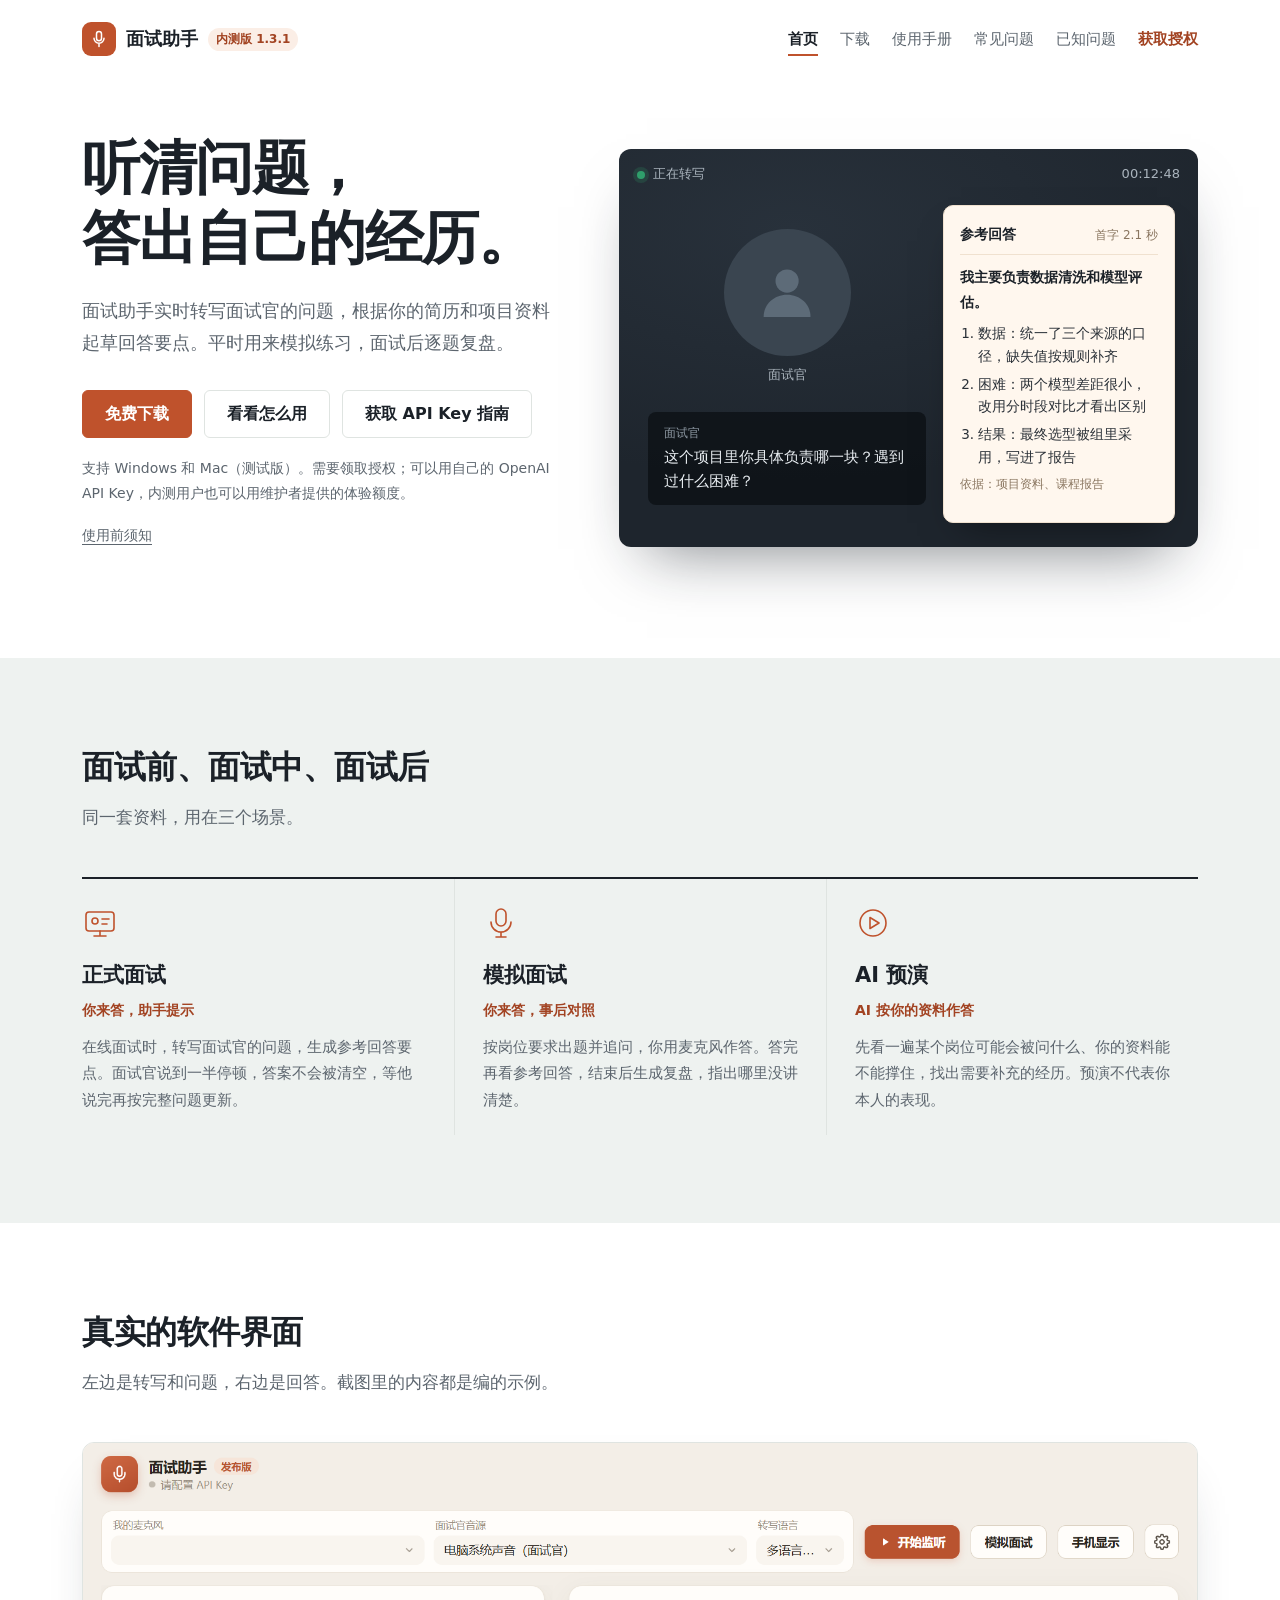
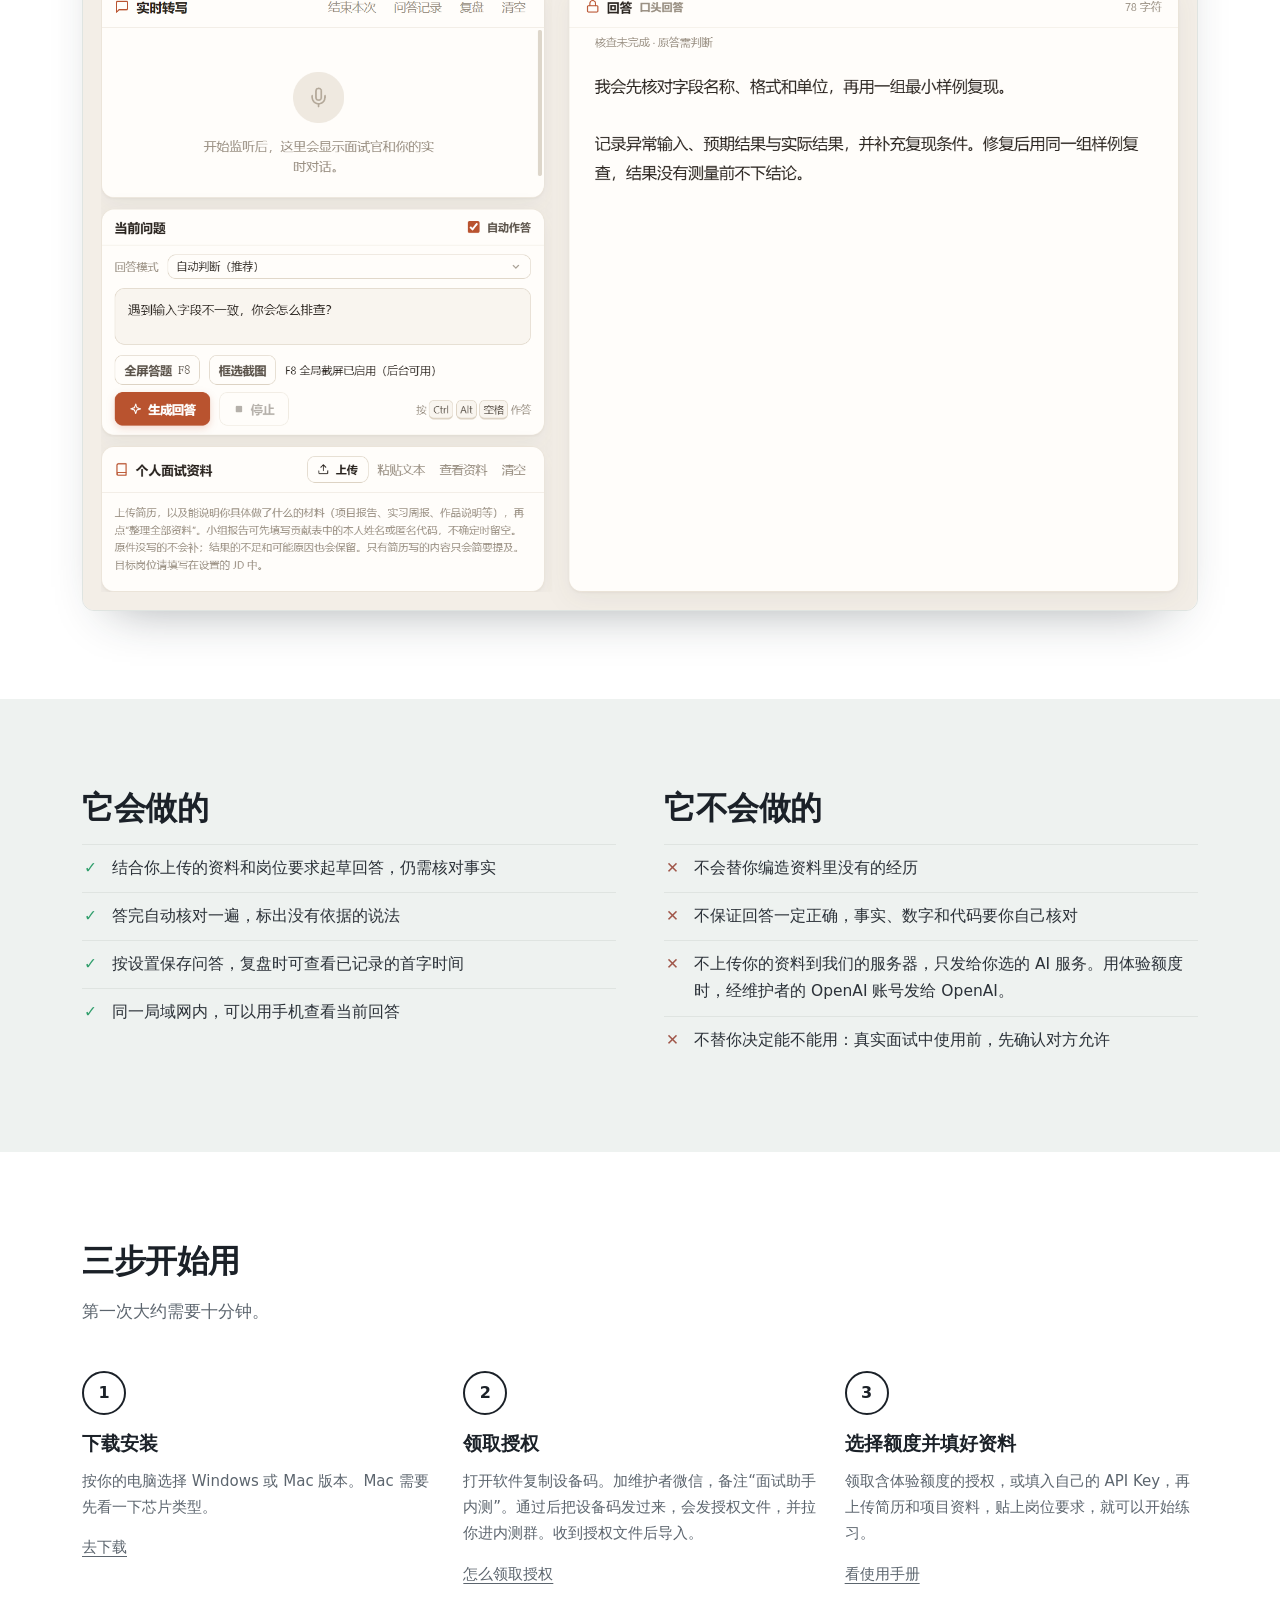
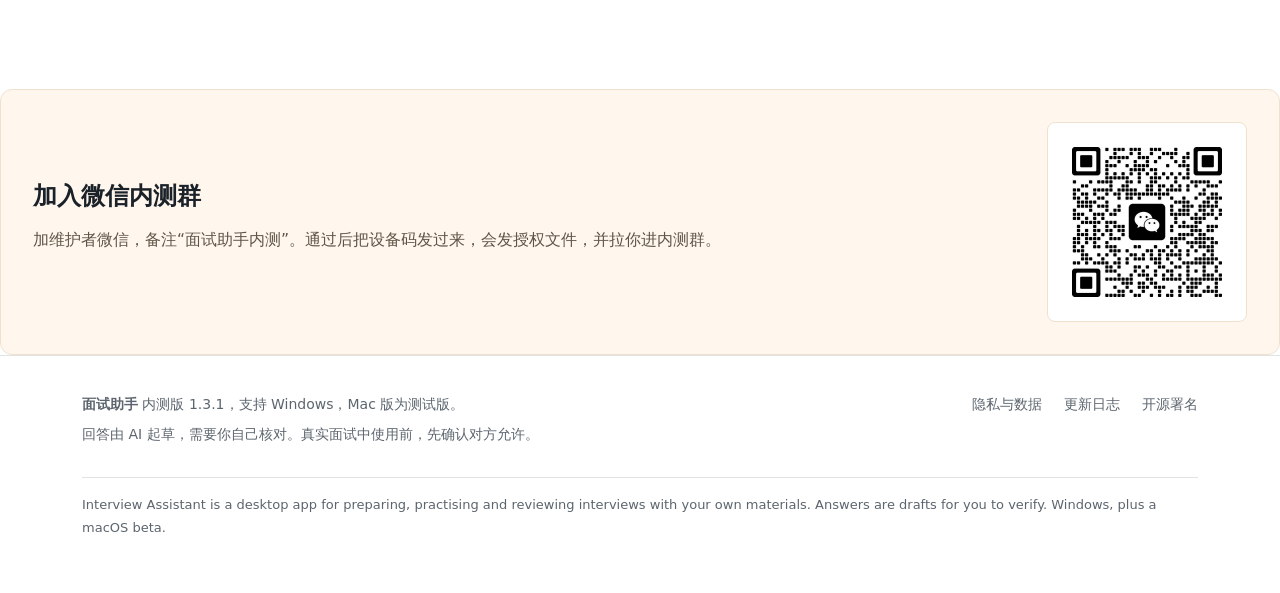
==== index.html @ 35641876 "Publish beta 1.3.1 website version and downloads Co-Authored-By: Claude <noreply@anthropic.com>" ====
<!doctype html>
<html lang="zh-CN">
  <head>
    <meta charset="utf-8" />
    <meta name="viewport" content="width=device-width, initial-scale=1" />
    <title>面试助手：用自己的资料准备、练习和复盘面试</title>
    <meta
      name="description"
      content="面试助手实时转写面试官的问题，根据你的简历和项目资料起草回答要点；支持模拟面试和复盘。Windows 与 Mac 测试版。"
    />
    <link rel="icon" href="assets/mark.svg" type="image/svg+xml" />
    <link rel="stylesheet" href="assets/site.css?v=f277f8000c8c" />
    <script>
      document.documentElement.classList.add('js');
    </script>
  </head>
  <body>
    <a class="skip" href="#content">跳到正文</a>
    <header class="site-header">
      <a class="brand" href="index.html"
        ><span class="brand-mark"
          ><svg viewBox="0 0 24 24" aria-hidden="true">
            <rect x="9" y="3" width="6" height="11" rx="3" />
            <path d="M6 11a6 6 0 0 0 12 0M12 17v4" /></svg></span
        >面试助手<span class="brand-tag">内测版 1.3.1</span></a
      >
      <nav class="site-nav" aria-label="主导航">
        <a href="index.html" aria-current="page">首页</a><a href="download.html">下载</a
        ><a href="manual.html">使用手册</a><a href="faq.html">常见问题</a
        ><a href="known-issues.html">已知问题</a><a class="nav-cta" href="license.html">获取授权</a>
      </nav>
    </header>
    <main id="content">
      <section class="hero">
        <div>
          <h1>听清问题，<br />答出自己的经历。</h1>
          <p class="hero-lede">
            面试助手实时转写面试官的问题，根据你的简历和项目资料起草回答要点。平时用来模拟练习，面试后逐题复盘。
          </p>
          <div class="btn-row">
            <a class="btn btn-primary" href="download.html">免费下载</a>
            <a class="btn" href="manual.html">看看怎么用</a
            ><a class="btn" href="api-key.html">获取 API Key 指南</a>
          </div>
          <p class="hero-note">
            支持 Windows 和 Mac（测试版）。需要领取授权；可以用自己的 OpenAI API
            Key，内测用户也可以用维护者提供的体验额度。
          </p>
          <p class="hero-note"><a href="download.html#before-use">使用前须知</a></p>
        </div>
        <div
          class="stage"
          role="img"
          aria-label="示意：视频面试中，面试官的问题被转写成字幕，右侧是根据资料起草的回答要点"
        >
          <div class="stage-bar"><span class="live">正在转写</span><span>00:12:48</span></div>
          <div class="person">
            <svg viewBox="0 0 24 24">
              <circle cx="12" cy="8" r="4.2" />
              <path d="M3.5 21c0-4.6 3.8-8 8.5-8s8.5 3.4 8.5 8z" />
            </svg>
          </div>
          <span class="person-name">面试官</span>
          <p class="subtitle">
            <small>面试官</small
            ><span class="typed" data-typed>这个项目里你具体负责哪一块？遇到过什么困难？</span>
          </p>
          <div class="answer-card" aria-hidden="true">
            <div class="answer-head"><strong>参考回答</strong><span>首字 2.1 秒</span></div>
            <p class="lead-line reveal">我主要负责数据清洗和模型评估。</p>
            <ol>
              <li class="reveal">数据：统一了三个来源的口径，缺失值按规则补齐</li>
              <li class="reveal">困难：两个模型差距很小，改用分时段对比才看出区别</li>
              <li class="reveal">结果：最终选型被组里采用，写进了报告</li>
            </ol>
            <p class="answer-foot">依据：项目资料、课程报告</p>
          </div>
        </div>
      </section>

      <section class="band band-tint">
        <div class="wrap">
          <h2 class="section-title">面试前、面试中、面试后</h2>
          <p class="section-lede">同一套资料，用在三个场景。</p>
          <div class="modes">
            <article class="mode">
              <div class="mode-icon">
                <svg viewBox="0 0 36 36" aria-hidden="true">
                  <rect x="4" y="7" width="28" height="19" rx="3" />
                  <path d="M12 31h12M18 26v5" />
                  <circle cx="13" cy="16" r="3" />
                  <path d="M20 14h7M20 19h5" />
                </svg>
              </div>
              <h3>正式面试</h3>
              <p class="who">你来答，助手提示</p>
              <p>
                在线面试时，转写面试官的问题，生成参考回答要点。面试官说到一半停顿，答案不会被清空，等他说完再按完整问题更新。
              </p>
            </article>
            <article class="mode">
              <div class="mode-icon">
                <svg viewBox="0 0 36 36" aria-hidden="true">
                  <rect x="13" y="4" width="10" height="17" rx="5" />
                  <path d="M8 17a10 10 0 0 0 20 0M18 27v5M13 32h10" />
                </svg>
              </div>
              <h3>模拟面试</h3>
              <p class="who">你来答，事后对照</p>
              <p>
                按岗位要求出题并追问，你用麦克风作答。答完再看参考回答，结束后生成复盘，指出哪里没讲清楚。
              </p>
            </article>
            <article class="mode">
              <div class="mode-icon">
                <svg viewBox="0 0 36 36" aria-hidden="true">
                  <circle cx="18" cy="18" r="13" />
                  <path d="M15 12.5l9 5.5-9 5.5z" />
                </svg>
              </div>
              <h3>AI 预演</h3>
              <p class="who">AI 按你的资料作答</p>
              <p>
                先看一遍某个岗位可能会被问什么、你的资料能不能撑住，找出需要补充的经历。预演不代表你本人的表现。
              </p>
            </article>
          </div>
        </div>
      </section>

      <section class="band">
        <div class="wrap">
          <h2 class="section-title">真实的软件界面</h2>
          <p class="section-lede">左边是转写和问题，右边是回答。截图里的内容都是编的示例。</p>
          <img
            class="shot"
            src="assets/app.png"
            width="1830"
            height="1260"
            loading="lazy"
            alt="面试助手主界面：左侧实时转写和当前问题，右侧参考回答"
          />
        </div>
      </section>

      <section class="band band-tint">
        <div class="wrap pair">
          <div>
            <h2 class="section-title">它会做的</h2>
            <ul class="checklist yes">
              <li>结合你上传的资料和岗位要求起草回答，仍需核对事实</li>
              <li>答完自动核对一遍，标出没有依据的说法</li>
              <li>按设置保存问答，复盘时可查看已记录的首字时间</li>
              <li>同一局域网内，可以用手机查看当前回答</li>
            </ul>
          </div>
          <div>
            <h2 class="section-title">它不会做的</h2>
            <ul class="checklist no">
              <li>不会替你编造资料里没有的经历</li>
              <li>不保证回答一定正确，事实、数字和代码要你自己核对</li>
              <li>
                不上传你的资料到我们的服务器，只发给你选的 AI 服务。用体验额度时，经维护者的 OpenAI
                账号发给 OpenAI。
              </li>
              <li>不替你决定能不能用：真实面试中使用前，先确认对方允许</li>
            </ul>
          </div>
        </div>
      </section>

      <section class="band">
        <div class="wrap">
          <h2 class="section-title">三步开始用</h2>
          <p class="section-lede">第一次大约需要十分钟。</p>
          <ol class="steps">
            <li>
              <h3>下载安装</h3>
              <p>按你的电脑选择 Windows 或 Mac 版本。Mac 需要先看一下芯片类型。</p>
              <p><a href="download.html">去下载</a></p>
            </li>
            <li>
              <h3>领取授权</h3>
              <p>
                打开软件复制设备码。加维护者微信，备注“面试助手内测”。通过后把设备码发过来，会发授权文件，并拉你进内测群。收到授权文件后导入。
              </p>
              <p><a href="license.html">怎么领取授权</a></p>
            </li>
            <li>
              <h3>选择额度并填好资料</h3>
              <p>
                领取含体验额度的授权，或填入自己的 API
                Key，再上传简历和项目资料，贴上岗位要求，就可以开始练习。
              </p>
              <p><a href="manual.html">看使用手册</a></p>
            </li>
          </ol>
        </div>
      </section>
      <section class="license-card" id="beta-group">
        <div>
          <h2>加入微信内测群</h2>
          <p>
            加维护者微信，备注“面试助手内测”。通过后把设备码发过来，会发授权文件，并拉你进内测群。
          </p>
        </div>
        <img
          src="assets/wechat-license-qr.png"
          width="728"
          height="728"
          alt="维护者微信二维码：添加后申请加入内测群"
        />
      </section>
    </main>
    <footer class="site-footer">
      <div class="footer-inner">
        <div>
          <p><strong>面试助手</strong> 内测版 1.3.1，支持 Windows，Mac 版为测试版。</p>
          <p>回答由 AI 起草，需要你自己核对。真实面试中使用前，先确认对方允许。</p>
        </div>
        <div class="footer-links">
          <a href="privacy.html">隐私与数据</a><a href="changelog.html">更新日志</a
          ><a href="credits.html">开源署名</a>
        </div>
        <p class="footer-en" lang="en">
          Interview Assistant is a desktop app for preparing, practising and reviewing interviews
          with your own materials. Answers are drafts for you to verify. Windows, plus a macOS beta.
        </p>
      </div>
    </footer>
    <script src="assets/site.js" defer></script>
  </body>
</html>
---- assets/site.css ----
@charset "UTF-8";
/* 面试助手网站 · 内测版 1
   白底与冷灰绿分区；深色只用于“视频面试”舞台；赭红只用于品牌标志和主按钮。 */
:root {
  color-scheme: light;
  --ink: #1b2128;
  --text: #2b3138;
  --muted: #5c656e;
  --page: #ffffff;
  --tint: #eef2f0;
  --line: #dfe4e1;
  --brand: #bf522c;
  --brand-dark: #a24322;
  --answer: #fff7ee;
  --answer-line: #f0e1cf;
  --live: #2f9e6b;
  --stage: #1e252d;
  --stage-2: #28313b;
  --radius-s: 6px;
  --radius-m: 12px;
  --font:
    'PingFang SC', 'Hiragino Sans GB', 'Microsoft YaHei', 'Noto Sans SC', 'Source Han Sans SC',
    system-ui, -apple-system, 'Segoe UI', sans-serif;
}
* {
  box-sizing: border-box;
}
html {
  scroll-behavior: smooth;
  scroll-padding-top: 24px;
  -webkit-text-size-adjust: 100%;
}
body {
  margin: 0;
  background: var(--page);
  color: var(--text);
  font: 16px/1.75 var(--font);
  font-feature-settings: 'tnum' 1;
}
img {
  max-width: 100%;
}
a {
  color: inherit;
  text-underline-offset: 4px;
  text-decoration-thickness: 1px;
}
a:hover {
  color: var(--brand);
}
:focus-visible {
  outline: 3px solid var(--brand);
  outline-offset: 3px;
  border-radius: 3px;
}
h1,
h2,
h3 {
  color: var(--ink);
  margin: 0;
  font-weight: 700;
}
p {
  margin: 0 0 14px;
}
.skip {
  position: absolute;
  left: 16px;
  top: -80px;
  background: var(--page);
  padding: 8px 16px;
  z-index: 20;
}
.skip:focus {
  top: 12px;
}

/* ---------- 页头 ---------- */
.site-header {
  max-width: 1180px;
  margin: 0 auto;
  padding: 22px 32px;
  display: flex;
  align-items: center;
  justify-content: space-between;
  gap: 24px;
}
.brand {
  display: inline-flex;
  align-items: center;
  gap: 10px;
  text-decoration: none;
  font-size: 18px;
  font-weight: 700;
  color: var(--ink);
}
.brand-mark {
  width: 34px;
  height: 34px;
  border-radius: 9px;
  background: var(--brand);
  display: grid;
  place-items: center;
}
.brand-mark svg {
  width: 20px;
  height: 20px;
  fill: none;
  stroke: #fff;
  stroke-width: 1.8;
  stroke-linecap: round;
}
.brand-tag {
  font-size: 12px;
  font-weight: 600;
  color: var(--brand-dark);
  background: #fbeee6;
  padding: 1px 8px;
  border-radius: 99px;
}
.site-nav {
  display: flex;
  flex-wrap: wrap;
  gap: 6px 22px;
  font-size: 15px;
}
.site-nav a {
  text-decoration: none;
  color: var(--muted);
  padding: 4px 0;
}
.site-nav a:hover {
  color: var(--ink);
}
.site-nav a[aria-current='page'] {
  color: var(--ink);
  font-weight: 600;
  box-shadow: inset 0 -2px 0 var(--brand);
}
.site-nav .nav-cta {
  color: var(--brand-dark);
  font-weight: 600;
}

/* ---------- 通用布局 ---------- */
.wrap {
  max-width: 1180px;
  margin: 0 auto;
  padding: 0 32px;
}
.narrow {
  max-width: 760px;
  margin: 0 auto;
  padding: 0 32px;
}
.band {
  padding: 88px 0;
}
.band-tint {
  background: var(--tint);
}
.section-title {
  font-size: 32px;
  line-height: 1.35;
  letter-spacing: -0.5px;
  margin-bottom: 14px;
}
.section-lede {
  color: var(--muted);
  font-size: 17px;
  max-width: 34em;
  margin-bottom: 44px;
}

/* ---------- 按钮 ---------- */
.btn {
  display: inline-flex;
  align-items: center;
  justify-content: center;
  gap: 8px;
  min-height: 48px;
  padding: 10px 22px;
  border-radius: var(--radius-s);
  font: 600 16px/1.4 var(--font);
  text-decoration: none;
  border: 1px solid var(--line);
  background: var(--page);
  color: var(--ink);
  cursor: pointer;
}
.btn:hover {
  border-color: #c4ccc8;
  color: var(--ink);
}
.btn-primary {
  background: var(--brand);
  border-color: var(--brand);
  color: #fff;
}
.btn-primary:hover {
  background: var(--brand-dark);
  border-color: var(--brand-dark);
  color: #fff;
}
.btn[aria-disabled='true'] {
  background: #eef0ee;
  border-color: #e3e7e4;
  color: #8a9299;
  cursor: default;
  pointer-events: none;
}
.btn-row {
  display: flex;
  flex-wrap: wrap;
  gap: 12px;
  align-items: center;
}

/* ---------- 首页 Hero ---------- */
.hero {
  max-width: 1180px;
  margin: 0 auto;
  padding: 56px 32px 96px;
  display: grid;
  grid-template-columns: minmax(0, 0.9fr) minmax(0, 1.1fr);
  gap: 64px;
  align-items: center;
}
.hero h1 {
  font-size: clamp(36px, 4.6vw, 58px);
  line-height: 1.2;
  letter-spacing: -1.5px;
  margin-bottom: 22px;
}
.hero-lede {
  font-size: 18px;
  color: var(--muted);
  max-width: 26em;
  margin-bottom: 32px;
}
.hero-note {
  margin-top: 18px;
  font-size: 14px;
  color: var(--muted);
}

/* 视频面试舞台 */
.stage {
  position: relative;
  aspect-ratio: 16 / 11;
  background: radial-gradient(120% 90% at 30% 20%, var(--stage-2), var(--stage) 70%);
  border-radius: var(--radius-m);
  box-shadow: 0 30px 60px -28px rgba(20, 28, 36, 0.55);
  overflow: hidden;
  color: #e8edf1;
}
.stage-bar {
  position: absolute;
  inset: 0 0 auto 0;
  display: flex;
  align-items: center;
  justify-content: space-between;
  padding: 14px 18px;
  font-size: 13px;
  color: #aab4bd;
}
.live {
  display: inline-flex;
  align-items: center;
  gap: 8px;
}
.live::before {
  content: '';
  width: 8px;
  height: 8px;
  border-radius: 50%;
  background: var(--live);
  box-shadow: 0 0 0 4px rgba(47, 158, 107, 0.2);
}
.person {
  position: absolute;
  left: 18%;
  top: 20%;
  width: 22%;
  aspect-ratio: 1;
  border-radius: 50%;
  background: #3a4550;
  display: grid;
  place-items: center;
}
.person svg {
  width: 52%;
  height: 52%;
  fill: #5d6b78;
}
.person-name {
  position: absolute;
  left: 18%;
  width: 22%;
  text-align: center;
  top: calc(20% + 22% * 16 / 11 + 8px);
  font-size: 13px;
  color: #aab4bd;
}
.subtitle {
  position: absolute;
  left: 5%;
  right: 47%;
  bottom: 7%;
  background: rgba(10, 14, 18, 0.72);
  border-radius: 8px;
  padding: 12px 16px;
  font-size: 15px;
  line-height: 1.6;
}
.subtitle small {
  display: block;
  color: #8f9aa4;
  font-size: 12px;
  margin-bottom: 2px;
}
.answer-card {
  position: absolute;
  right: 4%;
  top: 14%;
  bottom: 6%;
  width: 40%;
  background: var(--answer);
  color: var(--text);
  border-radius: 10px;
  border: 1px solid var(--answer-line);
  padding: 16px 16px 14px;
  display: flex;
  flex-direction: column;
  box-shadow: 0 18px 36px -18px rgba(0, 0, 0, 0.5);
}
.answer-head {
  display: flex;
  justify-content: space-between;
  align-items: baseline;
  font-size: 12px;
  color: #8a7660;
  border-bottom: 1px solid var(--answer-line);
  padding-bottom: 8px;
  margin-bottom: 10px;
}
.answer-head strong {
  color: var(--ink);
  font-size: 14px;
}
.answer-card ol {
  margin: 0;
  padding-left: 18px;
  font-size: 13.5px;
  line-height: 1.65;
}
.answer-card .lead-line {
  font-size: 14px;
  font-weight: 600;
  color: var(--ink);
  margin-bottom: 8px;
}
.answer-card li {
  margin-bottom: 6px;
}
.answer-foot {
  margin-top: auto;
  font-size: 12px;
  color: #8a7660;
}

/* 一次性的入场：字幕先出，回答随后逐行出现 */
@media (prefers-reduced-motion: no-preference) {
  .js .subtitle .typed {
    display: inline;
  }
  .js .answer-card {
    animation: card-in 0.5s 1.6s both ease-out;
  }
  .js .answer-card .reveal {
    animation: line-in 0.4s both ease-out;
  }
  .js .answer-card .reveal:nth-child(1) {
    animation-delay: 2.1s;
  }
  .js .answer-card .reveal:nth-child(2) {
    animation-delay: 2.5s;
  }
  .js .answer-card .reveal:nth-child(3) {
    animation-delay: 2.9s;
  }
  .js .answer-card .lead-line.reveal {
    animation-delay: 1.9s;
  }
  .js .answer-foot {
    animation: line-in 0.4s 3.3s both;
  }
}
@keyframes card-in {
  from {
    opacity: 0;
    transform: translateY(12px);
  }
}
@keyframes line-in {
  from {
    opacity: 0;
  }
}

/* ---------- 三种用法 ---------- */
.modes {
  display: grid;
  grid-template-columns: repeat(3, minmax(0, 1fr));
  gap: 0;
  border-top: 2px solid var(--ink);
}
.mode {
  padding: 26px 28px 8px 0;
}
.mode + .mode {
  padding-left: 28px;
  border-left: 1px solid var(--line);
}
.mode-icon {
  width: 36px;
  height: 36px;
  color: var(--brand);
  margin-bottom: 16px;
}
.mode-icon svg {
  width: 100%;
  height: 100%;
  fill: none;
  stroke: currentColor;
  stroke-width: 1.6;
  stroke-linecap: round;
  stroke-linejoin: round;
}
.mode h3 {
  font-size: 21px;
  margin-bottom: 4px;
}
.mode .who {
  font-size: 14px;
  color: var(--brand-dark);
  font-weight: 600;
  margin-bottom: 12px;
}
.mode p {
  color: var(--muted);
  font-size: 15px;
}

/* ---------- 真实界面 ---------- */
.shot {
  display: block;
  width: 100%;
  height: auto;
  border-radius: var(--radius-m);
  border: 1px solid var(--line);
  box-shadow: 0 24px 50px -30px rgba(30, 40, 48, 0.45);
  background: #fff;
}
.shot-caption {
  margin-top: 14px;
  font-size: 14px;
  color: var(--muted);
}

/* ---------- 会做 / 不会做 ---------- */
.pair {
  display: grid;
  grid-template-columns: 1fr 1fr;
  gap: 48px;
}
.pair h3 {
  font-size: 19px;
  margin-bottom: 14px;
}
.checklist {
  list-style: none;
  margin: 0;
  padding: 0;
}
.checklist li {
  position: relative;
  padding: 10px 0 10px 30px;
  border-top: 1px solid var(--line);
  font-size: 15.5px;
}
.checklist li::before {
  position: absolute;
  left: 2px;
  top: 10px;
  font-weight: 700;
}
.yes li::before {
  content: '✓';
  color: var(--live);
}
.no li::before {
  content: '✕';
  color: #a0574a;
}

/* ---------- 开始使用步骤 ---------- */
.steps {
  list-style: none;
  counter-reset: step;
  margin: 0;
  padding: 0;
  display: grid;
  grid-template-columns: repeat(3, minmax(0, 1fr));
  gap: 28px;
}
.steps li {
  counter-increment: step;
  position: relative;
  padding-top: 56px;
}
.steps li::before {
  content: counter(step);
  position: absolute;
  top: 0;
  left: 0;
  width: 40px;
  height: 40px;
  border-radius: 50%;
  border: 2px solid var(--ink);
  display: grid;
  place-items: center;
  font-weight: 700;
  color: var(--ink);
}
.steps h3 {
  font-size: 19px;
  margin-bottom: 8px;
}
.steps p {
  color: var(--muted);
  font-size: 15px;
}

/* ---------- 下载页 ---------- */
.page-head {
  padding: 48px 0 36px;
}
.page-head h1 {
  font-size: clamp(32px, 4vw, 46px);
  line-height: 1.25;
  letter-spacing: -1px;
  margin-bottom: 14px;
}
.page-head .lede {
  font-size: 17px;
  color: var(--muted);
  max-width: 36em;
}
.platforms {
  display: grid;
  grid-template-columns: 1fr 1.25fr;
  align-items: start;
  gap: 20px;
  margin-bottom: 20px;
}
.platform {
  border: 1px solid var(--line);
  border-radius: var(--radius-m);
  padding: 28px;
  background: var(--page);
  display: flex;
  flex-direction: column;
}
.platform.is-yours {
  border-color: var(--ink);
  box-shadow: 0 0 0 1px var(--ink);
}
.platform-top {
  display: flex;
  justify-content: space-between;
  align-items: baseline;
  gap: 12px;
  margin-bottom: 6px;
}
.platform h2 {
  font-size: 26px;
}
.yours-flag {
  display: none;
  font-size: 13px;
  font-weight: 600;
  color: var(--live);
}
.is-yours .yours-flag {
  display: inline;
}
.platform .req {
  color: var(--muted);
  font-size: 15px;
  margin-bottom: 22px;
}
.platform .btn {
  width: 100%;
}
.size {
  font-weight: 400;
  opacity: 0.8;
  font-size: 14px;
}
.beta-tag {
  font-size: 12px;
  font-weight: 600;
  color: var(--brand-dark);
  background: #fbeee6;
  padding: 2px 8px;
  border-radius: 99px;
  vertical-align: middle;
  margin-left: 6px;
}
.chip-help {
  background: var(--tint);
  border-radius: var(--radius-s);
  padding: 14px 16px;
  font-size: 14.5px;
  margin-bottom: 18px;
}
.chip-help p {
  margin: 0 0 6px;
}
.chip-help ul {
  margin: 0;
  padding-left: 20px;
}
.mac-buttons {
  display: grid;
  grid-template-columns: 1fr 1fr;
  gap: 10px;
}
.mac-buttons .btn {
  flex-direction: column;
  gap: 0;
  min-height: 60px;
}
.release-note {
  font-size: 14px;
  color: var(--muted);
  margin: 4px 0 20px;
}
.callout.notice {
  margin: 0 0 48px;
  font-size: 15px;
}

/* ---------- 授权卡 ---------- */
.license-card {
  display: grid;
  grid-template-columns: minmax(0, 1fr) 200px;
  gap: 32px;
  align-items: center;
  background: var(--answer);
  border: 1px solid var(--answer-line);
  border-radius: var(--radius-m);
  padding: 32px;
}
.license-card h2 {
  font-size: 24px;
  margin-bottom: 10px;
}
.license-card p {
  color: #5f5446;
  font-size: 15.5px;
}
.license-card .small {
  font-size: 14px;
  color: #8a7660;
  margin: 0;
}
.license-card img {
  width: 200px;
  height: auto;
  display: block;
  background: #fff;
  padding: 8px;
  border-radius: 8px;
  border: 1px solid var(--answer-line);
}

/* ---------- 正文页 ---------- */
.prose {
  padding-bottom: 80px;
}
.prose h2 {
  font-size: 24px;
  margin: 44px 0 14px;
  line-height: 1.4;
}
.prose h3 {
  font-size: 18px;
  margin: 28px 0 10px;
}
.prose p,
.prose li {
  font-size: 16px;
  line-height: 1.85;
}
.prose ol,
.prose ul {
  padding-left: 22px;
  margin: 0 0 16px;
}
.prose li {
  margin-bottom: 8px;
  padding-left: 4px;
}
.prose code {
  font-size: 0.9em;
  background: var(--tint);
  padding: 1px 5px;
  border-radius: 4px;
  overflow-wrap: anywhere;
}
.prose table {
  width: 100%;
  border-collapse: collapse;
  font-size: 15px;
  margin: 8px 0 18px;
}
.prose th,
.prose td {
  text-align: left;
  vertical-align: top;
  padding: 12px 10px;
  border-bottom: 1px solid var(--line);
}
.prose th {
  background: var(--tint);
}
.prose .muted {
  color: var(--muted);
}
.callout {
  border-left: 3px solid var(--brand);
  background: var(--tint);
  padding: 14px 18px;
  border-radius: 0 var(--radius-s) var(--radius-s) 0;
  margin: 18px 0;
}
.callout p:last-child {
  margin: 0;
}

/* 常见问题 */
.faq details {
  border-top: 1px solid var(--line);
  padding: 4px 0;
}
.faq details:last-child {
  border-bottom: 1px solid var(--line);
}
.faq summary {
  cursor: pointer;
  list-style: none;
  padding: 16px 32px 16px 0;
  font-size: 17px;
  font-weight: 600;
  color: var(--ink);
  position: relative;
}
.faq summary::-webkit-details-marker {
  display: none;
}
.faq summary::after {
  content: '+';
  position: absolute;
  right: 4px;
  top: 12px;
  font-size: 22px;
  font-weight: 400;
  color: var(--muted);
}
.faq details[open] summary::after {
  content: '−';
}
.faq details p {
  color: var(--muted);
  padding-bottom: 8px;
}

/* 手册 */
.manual-tools {
  display: flex;
  flex-wrap: wrap;
  justify-content: space-between;
  gap: 12px 24px;
  align-items: center;
  padding: 16px 0;
  border-top: 1px solid var(--line);
  border-bottom: 1px solid var(--line);
  margin-bottom: 8px;
  font-size: 15px;
}
.toc {
  display: flex;
  flex-wrap: wrap;
  gap: 6px 18px;
}
.toc a {
  color: var(--muted);
  text-decoration: none;
}
.toc a:hover {
  color: var(--ink);
}
.license-text {
  white-space: pre-wrap;
  overflow-wrap: anywhere;
  background: var(--tint);
  padding: 20px;
  border-radius: var(--radius-s);
  font:
    12.5px/1.75 ui-monospace,
    Consolas,
    monospace;
}
.version-head {
  font-size: 15px;
  color: var(--brand-dark);
  font-weight: 600;
  margin: 0 0 6px;
}

/* ---------- 页脚 ---------- */
.site-footer {
  border-top: 1px solid var(--line);
}
.footer-inner {
  max-width: 1180px;
  margin: 0 auto;
  padding: 36px 32px 48px;
  display: grid;
  grid-template-columns: 1.3fr 1fr;
  gap: 24px 48px;
  font-size: 14px;
  color: var(--muted);
}
.footer-inner p {
  margin: 0 0 6px;
}
.footer-links {
  display: flex;
  flex-wrap: wrap;
  gap: 8px 22px;
  justify-content: flex-end;
  align-content: start;
}
.footer-links a {
  text-decoration: none;
}
.footer-en {
  grid-column: 1 / -1;
  font-size: 13px;
  border-top: 1px solid var(--line);
  padding-top: 16px;
}

/* ---------- 响应式 ---------- */
@media (max-width: 980px) {
  .hero {
    grid-template-columns: 1fr;
    gap: 44px;
    padding-top: 32px;
  }
  .platforms {
    grid-template-columns: 1fr;
  }
}
@media (max-width: 760px) {
  .site-header {
    flex-direction: column;
    align-items: flex-start;
    padding: 18px 16px 8px;
    gap: 12px;
  }
  .site-nav {
    width: 100%;
    justify-content: space-between;
    gap: 4px 8px;
    font-size: 14px;
  }
  .site-nav a {
    white-space: nowrap;
  }
  .wrap,
  .narrow {
    padding: 0 16px;
  }
  .hero {
    padding: 24px 16px 64px;
  }
  .hero-lede {
    font-size: 16.5px;
  }
  .band {
    padding: 60px 0;
  }
  .section-title {
    font-size: 26px;
  }
  .section-lede {
    margin-bottom: 30px;
  }
  .stage {
    aspect-ratio: auto;
    display: flex;
    flex-direction: column;
    gap: 12px;
    padding: 48px 14px 14px;
  }
  .stage > * {
    position: static;
  }
  .stage-bar {
    position: absolute;
  }
  .person {
    width: 72px;
    align-self: center;
  }
  .person-name {
    width: auto;
    margin-top: -6px;
  }
  .subtitle {
    font-size: 14px;
    margin: 0;
  }
  .answer-card {
    width: auto;
  }
  .answer-card ol li:nth-child(3) {
    display: none;
  }
  .modes {
    grid-template-columns: 1fr;
  }
  .mode,
  .mode + .mode {
    padding: 22px 0 6px;
    border-left: 0;
    border-top: 1px solid var(--line);
  }
  .mode:first-child {
    border-top: 0;
  }
  .pair {
    grid-template-columns: 1fr;
    gap: 28px;
  }
  .steps {
    grid-template-columns: 1fr;
    gap: 22px;
  }
  .platform {
    padding: 22px 18px;
  }
  .license-card {
    grid-template-columns: 1fr;
    padding: 24px 18px;
    gap: 20px;
  }
  .license-card img {
    width: 200px;
    justify-self: center;
  }
  .footer-inner {
    grid-template-columns: 1fr;
    padding: 28px 16px 40px;
  }
  .footer-links {
    justify-content: flex-start;
  }
}
@media (max-width: 420px) {
  .mac-buttons {
    grid-template-columns: 1fr;
  }
}
@media (prefers-reduced-motion: reduce) {
  html {
    scroll-behavior: auto;
  }
}
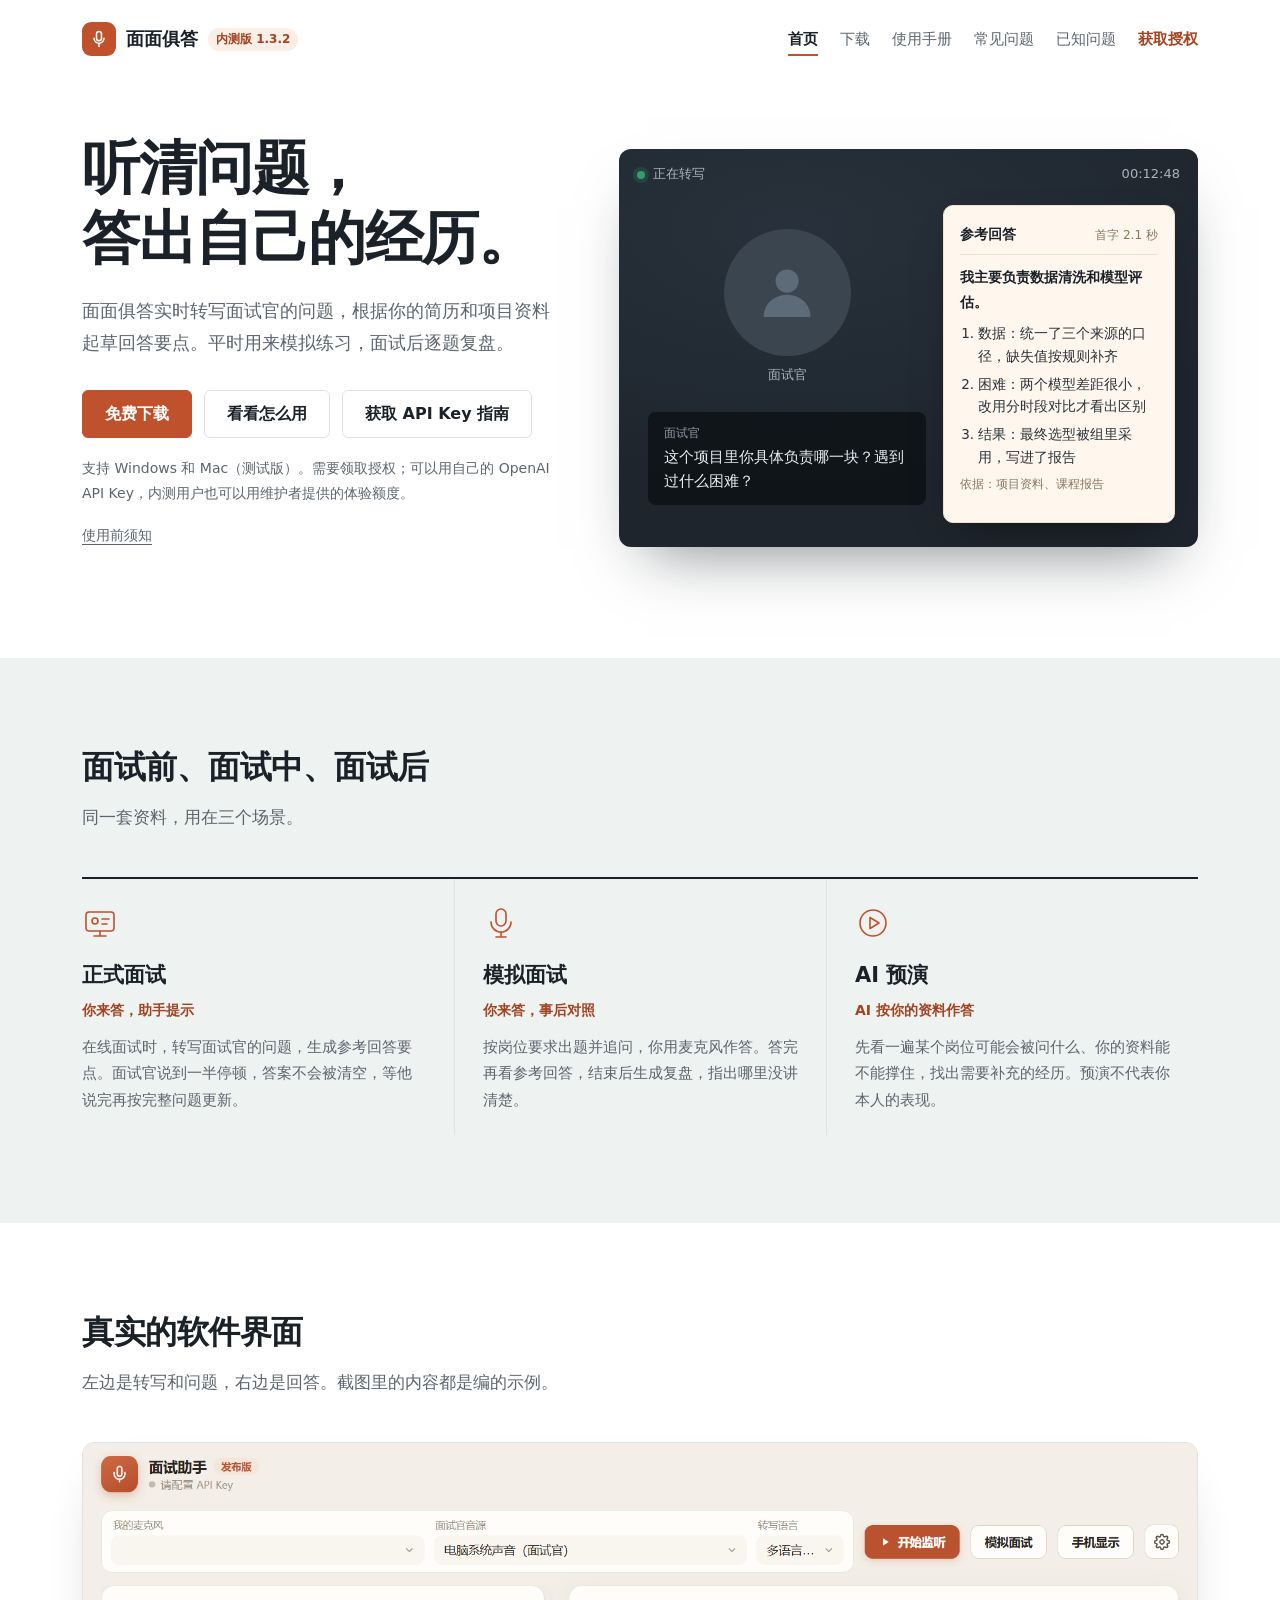
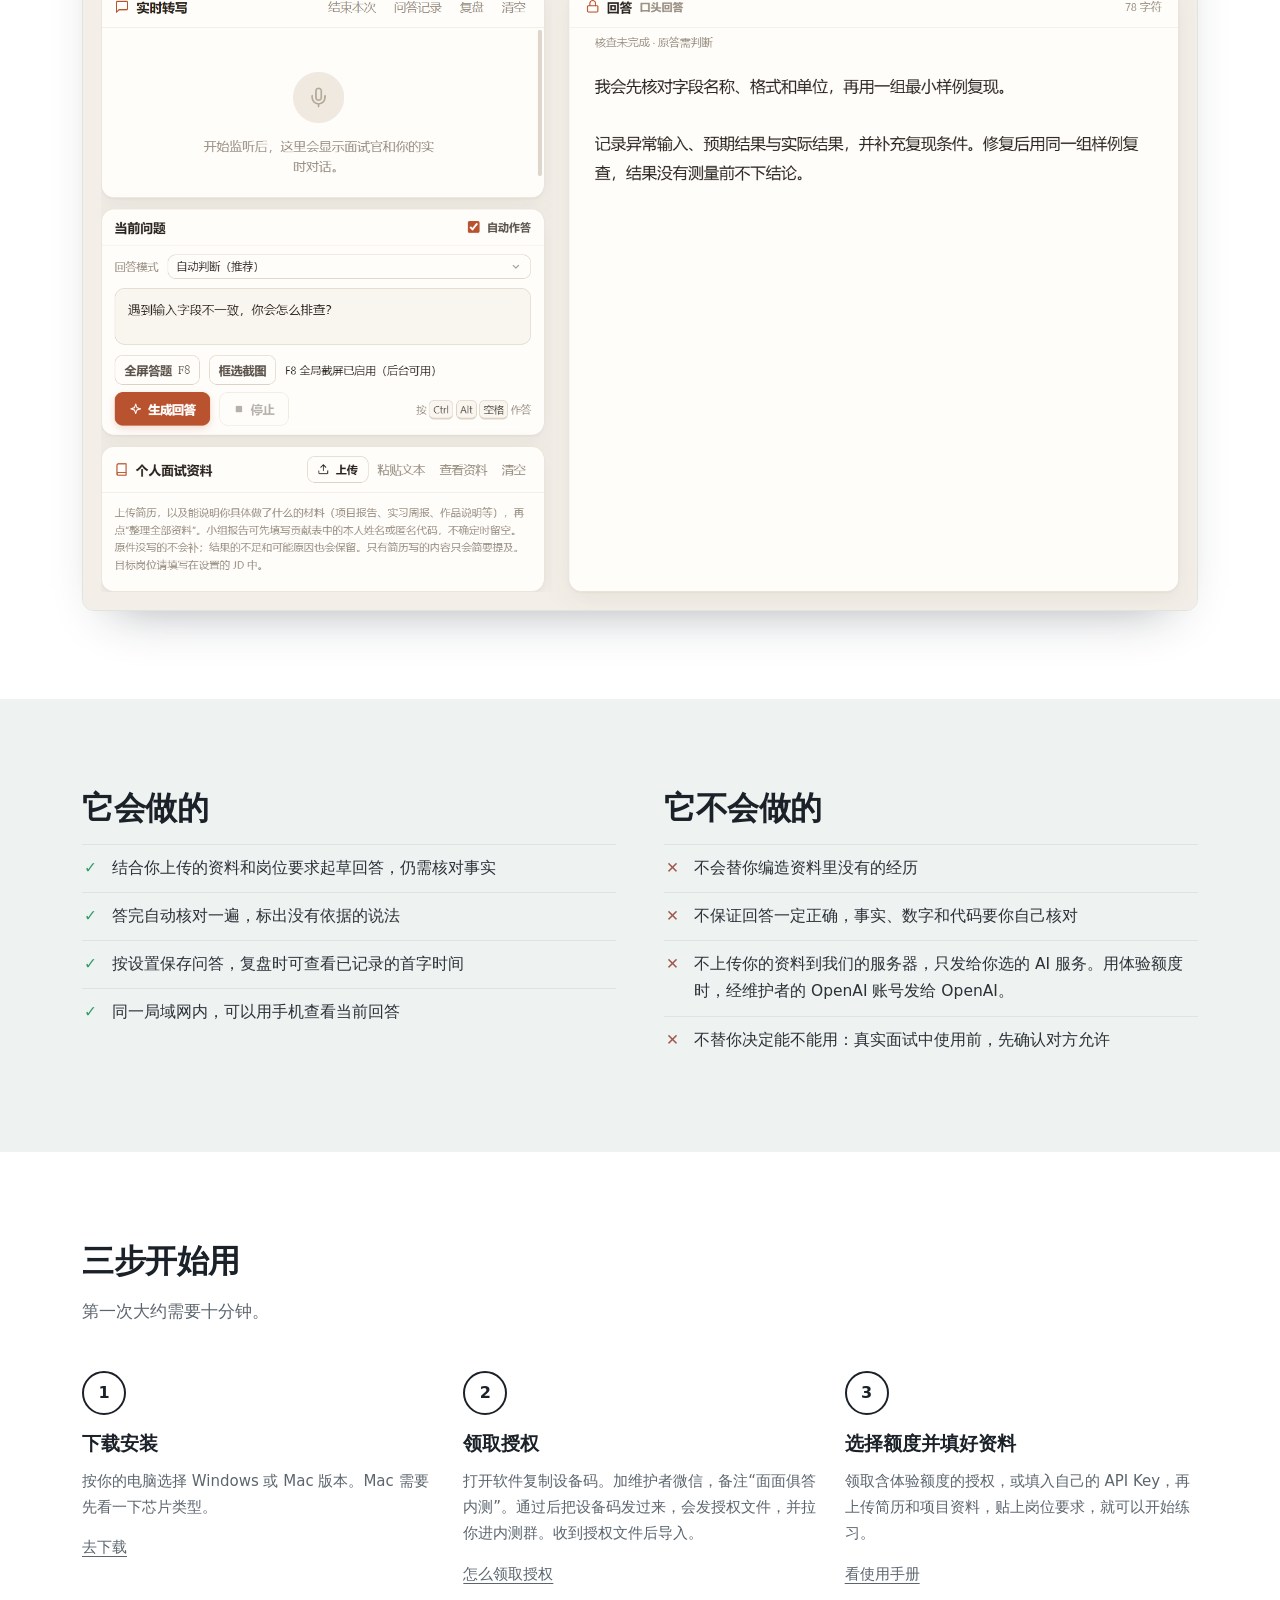
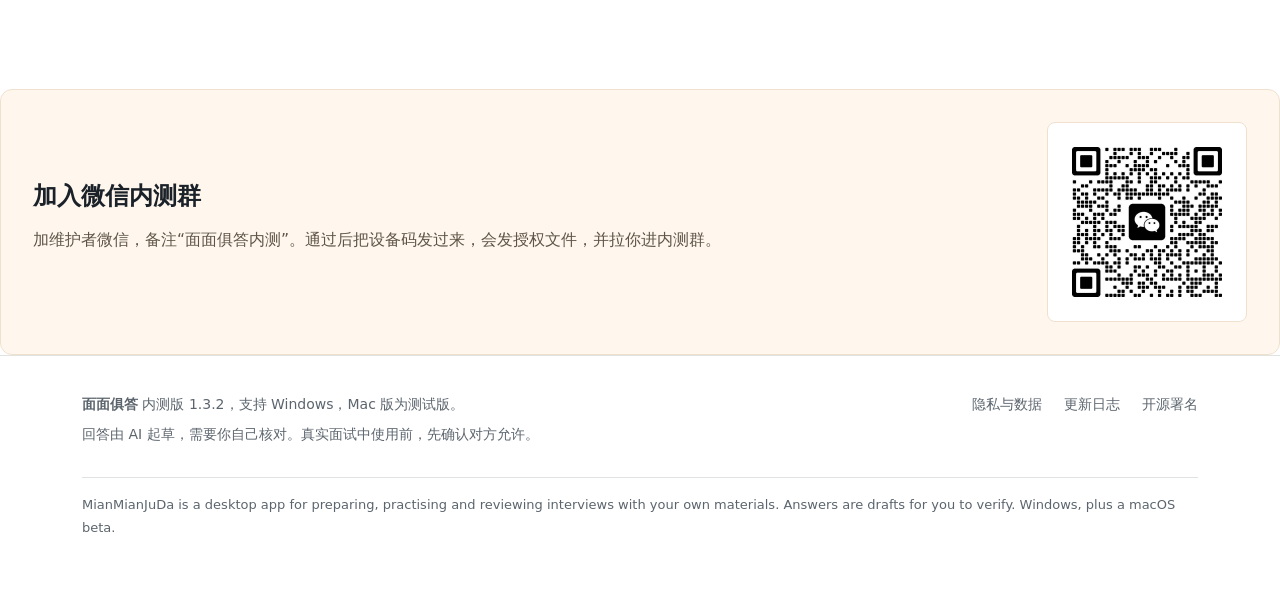
==== commit 0f41f6fc: "release: 面面俱答 beta 1.3.2" ====
--- a/index.html
+++ b/index.html
@@ -3,13 +3,13 @@
   <head>
     <meta charset="utf-8" />
     <meta name="viewport" content="width=device-width, initial-scale=1" />
-    <title>面试助手：用自己的资料准备、练习和复盘面试</title>
+    <title>面面俱答：用自己的资料准备、练习和复盘面试</title>
     <meta
       name="description"
-      content="面试助手实时转写面试官的问题，根据你的简历和项目资料起草回答要点；支持模拟面试和复盘。Windows 与 Mac 测试版。"
+      content="面面俱答实时转写面试官的问题，根据你的简历和项目资料起草回答要点；支持模拟面试和复盘。Windows 与 Mac 测试版。"
     />
     <link rel="icon" href="assets/mark.svg" type="image/svg+xml" />
-    <link rel="stylesheet" href="assets/site.css?v=f277f8000c8c" />
+    <link rel="stylesheet" href="assets/site.css?v=c9d6163baa99" />
     <script>
       document.documentElement.classList.add('js');
     </script>
@@ -22,7 +22,7 @@
           ><svg viewBox="0 0 24 24" aria-hidden="true">
             <rect x="9" y="3" width="6" height="11" rx="3" />
             <path d="M6 11a6 6 0 0 0 12 0M12 17v4" /></svg></span
-        >面试助手<span class="brand-tag">内测版 1.3.1</span></a
+        >面面俱答<span class="brand-tag">内测版 1.3.2</span></a
       >
       <nav class="site-nav" aria-label="主导航">
         <a href="index.html" aria-current="page">首页</a><a href="download.html">下载</a
@@ -35,7 +35,7 @@
         <div>
           <h1>听清问题，<br />答出自己的经历。</h1>
           <p class="hero-lede">
-            面试助手实时转写面试官的问题，根据你的简历和项目资料起草回答要点。平时用来模拟练习，面试后逐题复盘。
+            面面俱答实时转写面试官的问题，根据你的简历和项目资料起草回答要点。平时用来模拟练习，面试后逐题复盘。
           </p>
           <div class="btn-row">
             <a class="btn btn-primary" href="download.html">免费下载</a>
@@ -138,7 +138,7 @@
             width="1830"
             height="1260"
             loading="lazy"
-            alt="面试助手主界面：左侧实时转写和当前问题，右侧参考回答"
+            alt="面面俱答主界面：左侧实时转写和当前问题，右侧参考回答"
           />
         </div>
       </section>
@@ -182,7 +182,7 @@
             <li>
               <h3>领取授权</h3>
               <p>
-                打开软件复制设备码。加维护者微信，备注“面试助手内测”。通过后把设备码发过来，会发授权文件，并拉你进内测群。收到授权文件后导入。
+                打开软件复制设备码。加维护者微信，备注“面面俱答内测”。通过后把设备码发过来，会发授权文件，并拉你进内测群。收到授权文件后导入。
               </p>
               <p><a href="license.html">怎么领取授权</a></p>
             </li>
@@ -201,7 +201,7 @@
         <div>
           <h2>加入微信内测群</h2>
           <p>
-            加维护者微信，备注“面试助手内测”。通过后把设备码发过来，会发授权文件，并拉你进内测群。
+            加维护者微信，备注“面面俱答内测”。通过后把设备码发过来，会发授权文件，并拉你进内测群。
           </p>
         </div>
         <img
@@ -215,7 +215,7 @@
     <footer class="site-footer">
       <div class="footer-inner">
         <div>
-          <p><strong>面试助手</strong> 内测版 1.3.1，支持 Windows，Mac 版为测试版。</p>
+          <p><strong>面面俱答</strong> 内测版 1.3.2，支持 Windows，Mac 版为测试版。</p>
           <p>回答由 AI 起草，需要你自己核对。真实面试中使用前，先确认对方允许。</p>
         </div>
         <div class="footer-links">
@@ -223,8 +223,8 @@
           ><a href="credits.html">开源署名</a>
         </div>
         <p class="footer-en" lang="en">
-          Interview Assistant is a desktop app for preparing, practising and reviewing interviews
-          with your own materials. Answers are drafts for you to verify. Windows, plus a macOS beta.
+          MianMianJuDa is a desktop app for preparing, practising and reviewing interviews with your
+          own materials. Answers are drafts for you to verify. Windows, plus a macOS beta.
         </p>
       </div>
     </footer>
--- a/assets/site.css
+++ b/assets/site.css
@@ -1,5 +1,5 @@
 @charset "UTF-8";
-/* 面试助手网站 · 内测版 1
+/* 面面俱答网站 · 内测版 1
    白底与冷灰绿分区；深色只用于“视频面试”舞台；赭红只用于品牌标志和主按钮。 */
 :root {
   color-scheme: light;
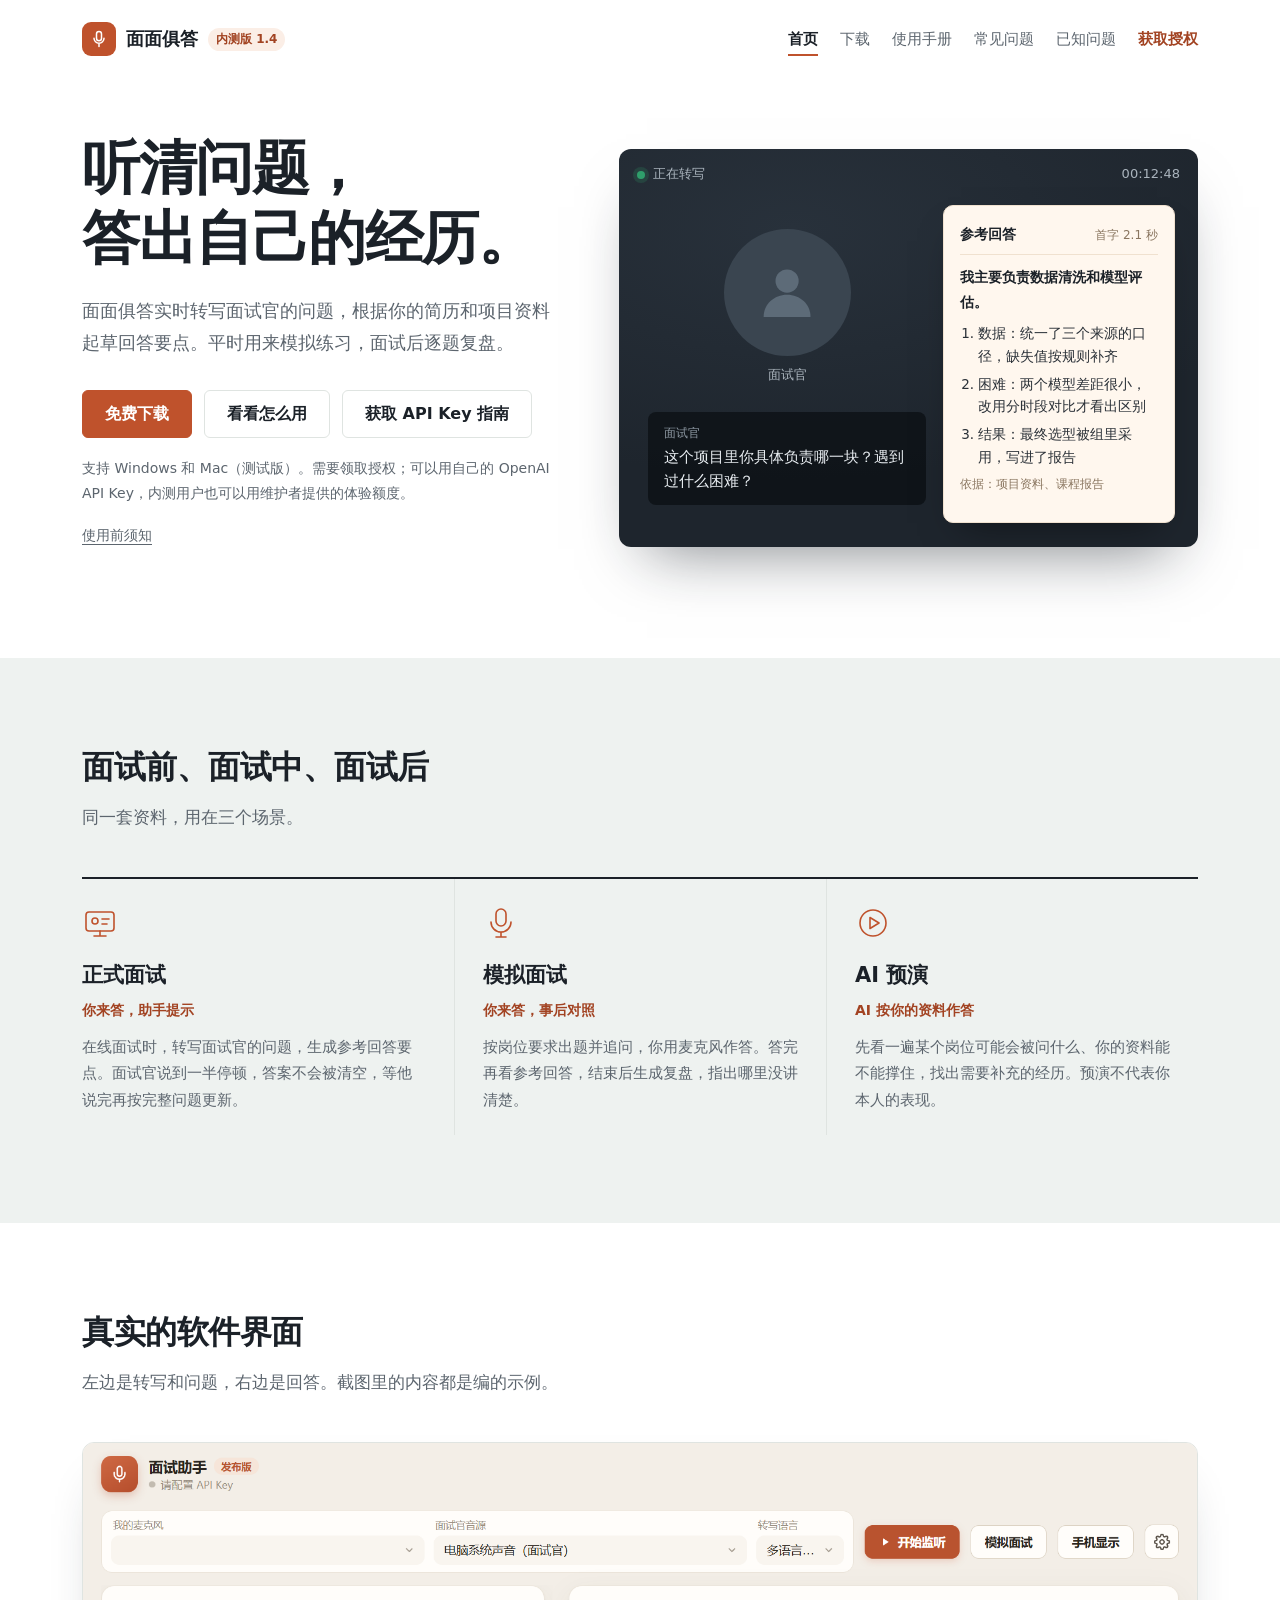
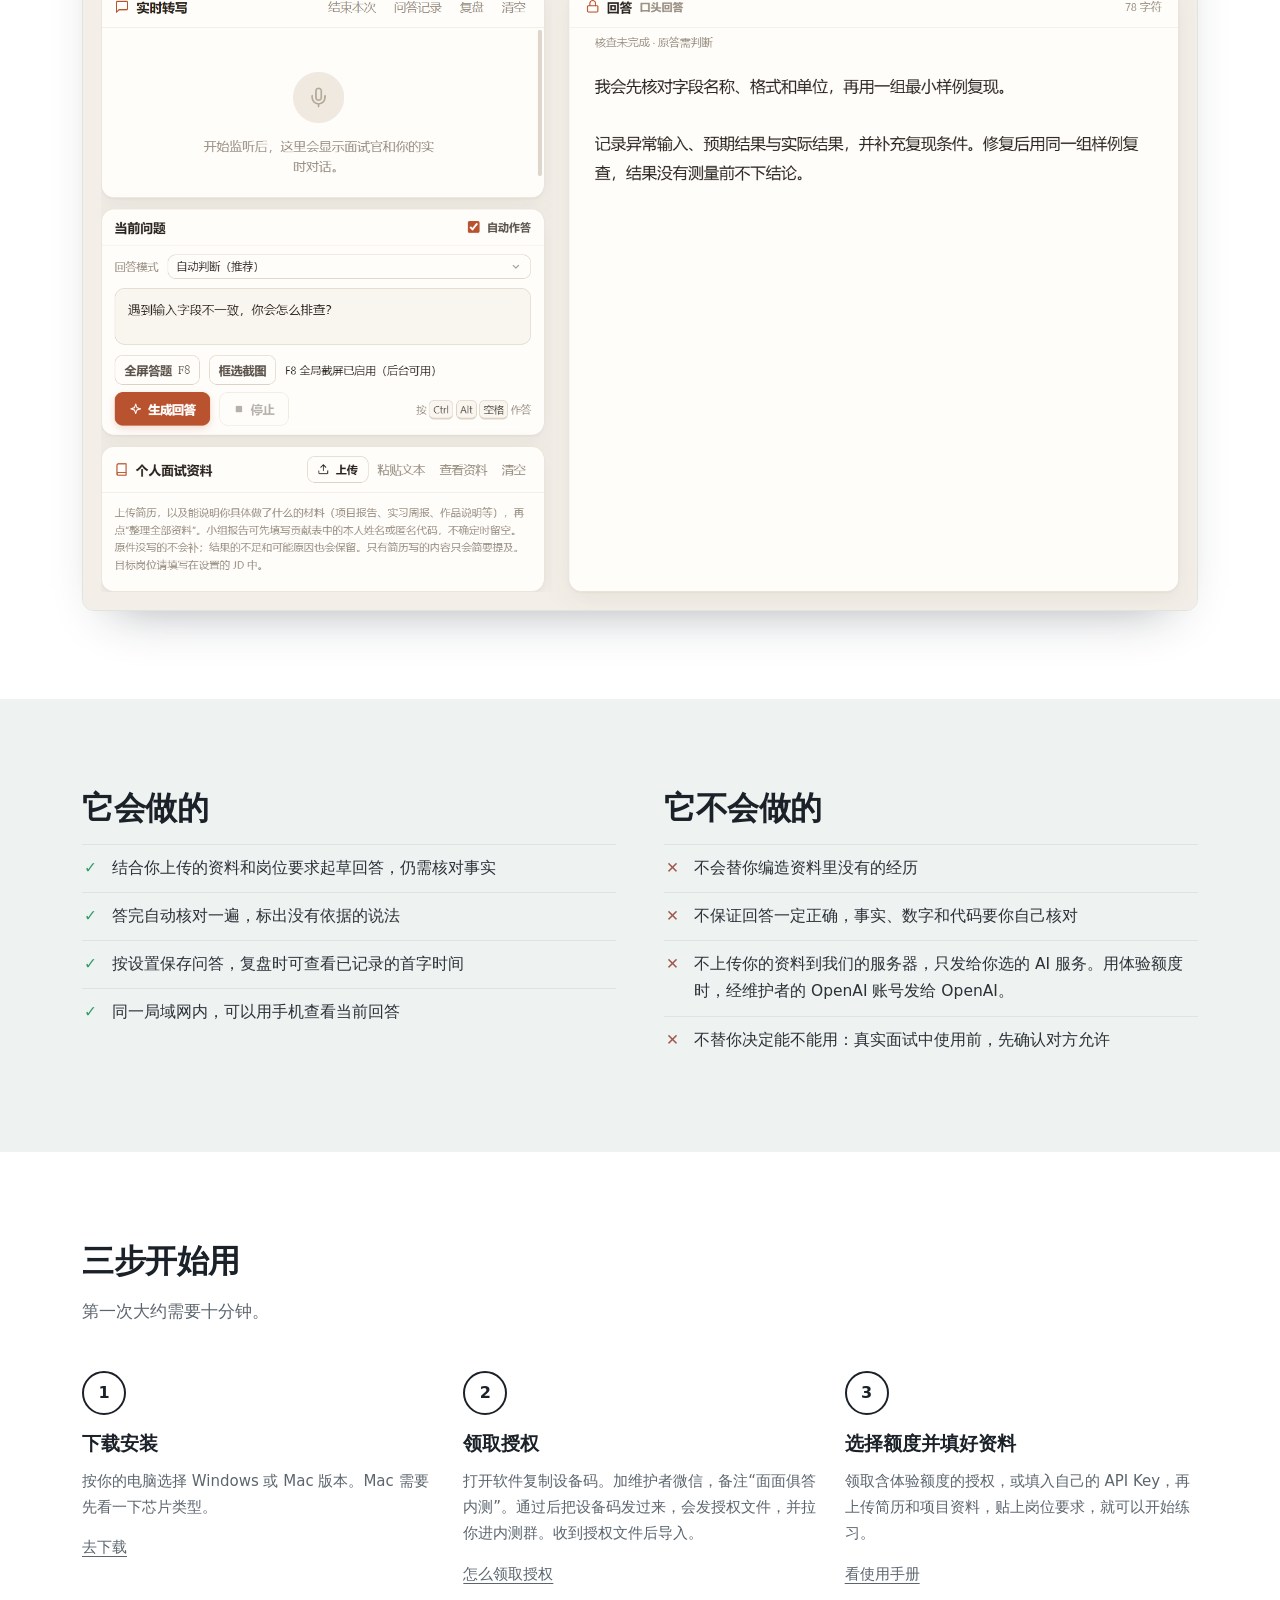
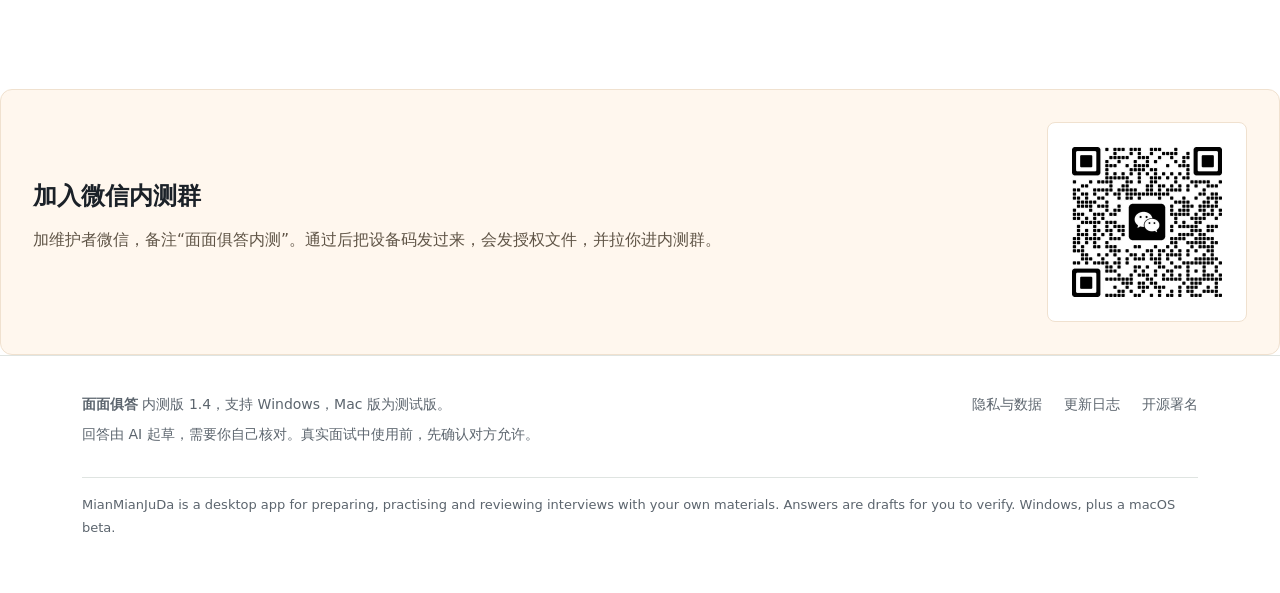
==== commit 96083f9e: "release: publish Beta 1.4 website and beta.8 update metadata" ====
--- a/index.html
+++ b/index.html
@@ -22,7 +22,7 @@
           ><svg viewBox="0 0 24 24" aria-hidden="true">
             <rect x="9" y="3" width="6" height="11" rx="3" />
             <path d="M6 11a6 6 0 0 0 12 0M12 17v4" /></svg></span
-        >面面俱答<span class="brand-tag">内测版 1.3.2</span></a
+        >面面俱答<span class="brand-tag">内测版 1.4</span></a
       >
       <nav class="site-nav" aria-label="主导航">
         <a href="index.html" aria-current="page">首页</a><a href="download.html">下载</a
@@ -215,7 +215,7 @@
     <footer class="site-footer">
       <div class="footer-inner">
         <div>
-          <p><strong>面面俱答</strong> 内测版 1.3.2，支持 Windows，Mac 版为测试版。</p>
+          <p><strong>面面俱答</strong> 内测版 1.4，支持 Windows，Mac 版为测试版。</p>
           <p>回答由 AI 起草，需要你自己核对。真实面试中使用前，先确认对方允许。</p>
         </div>
         <div class="footer-links">
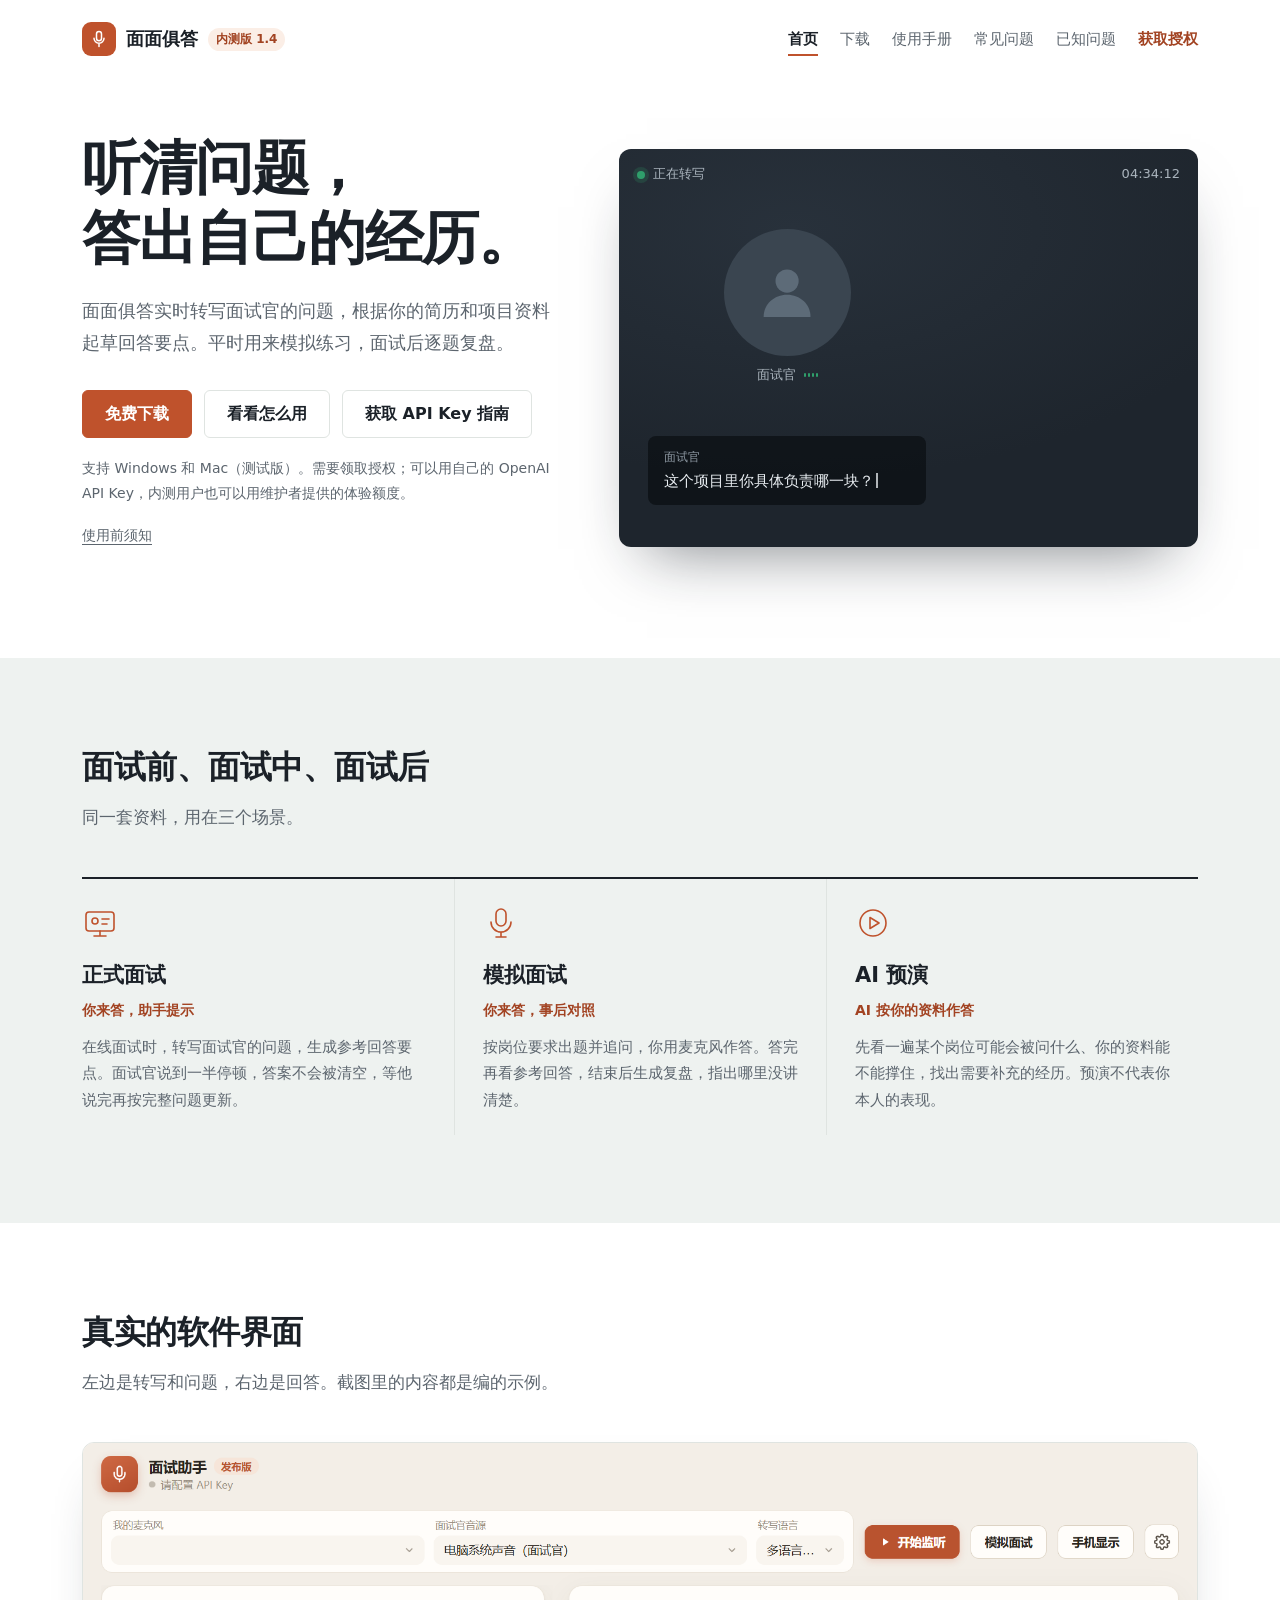
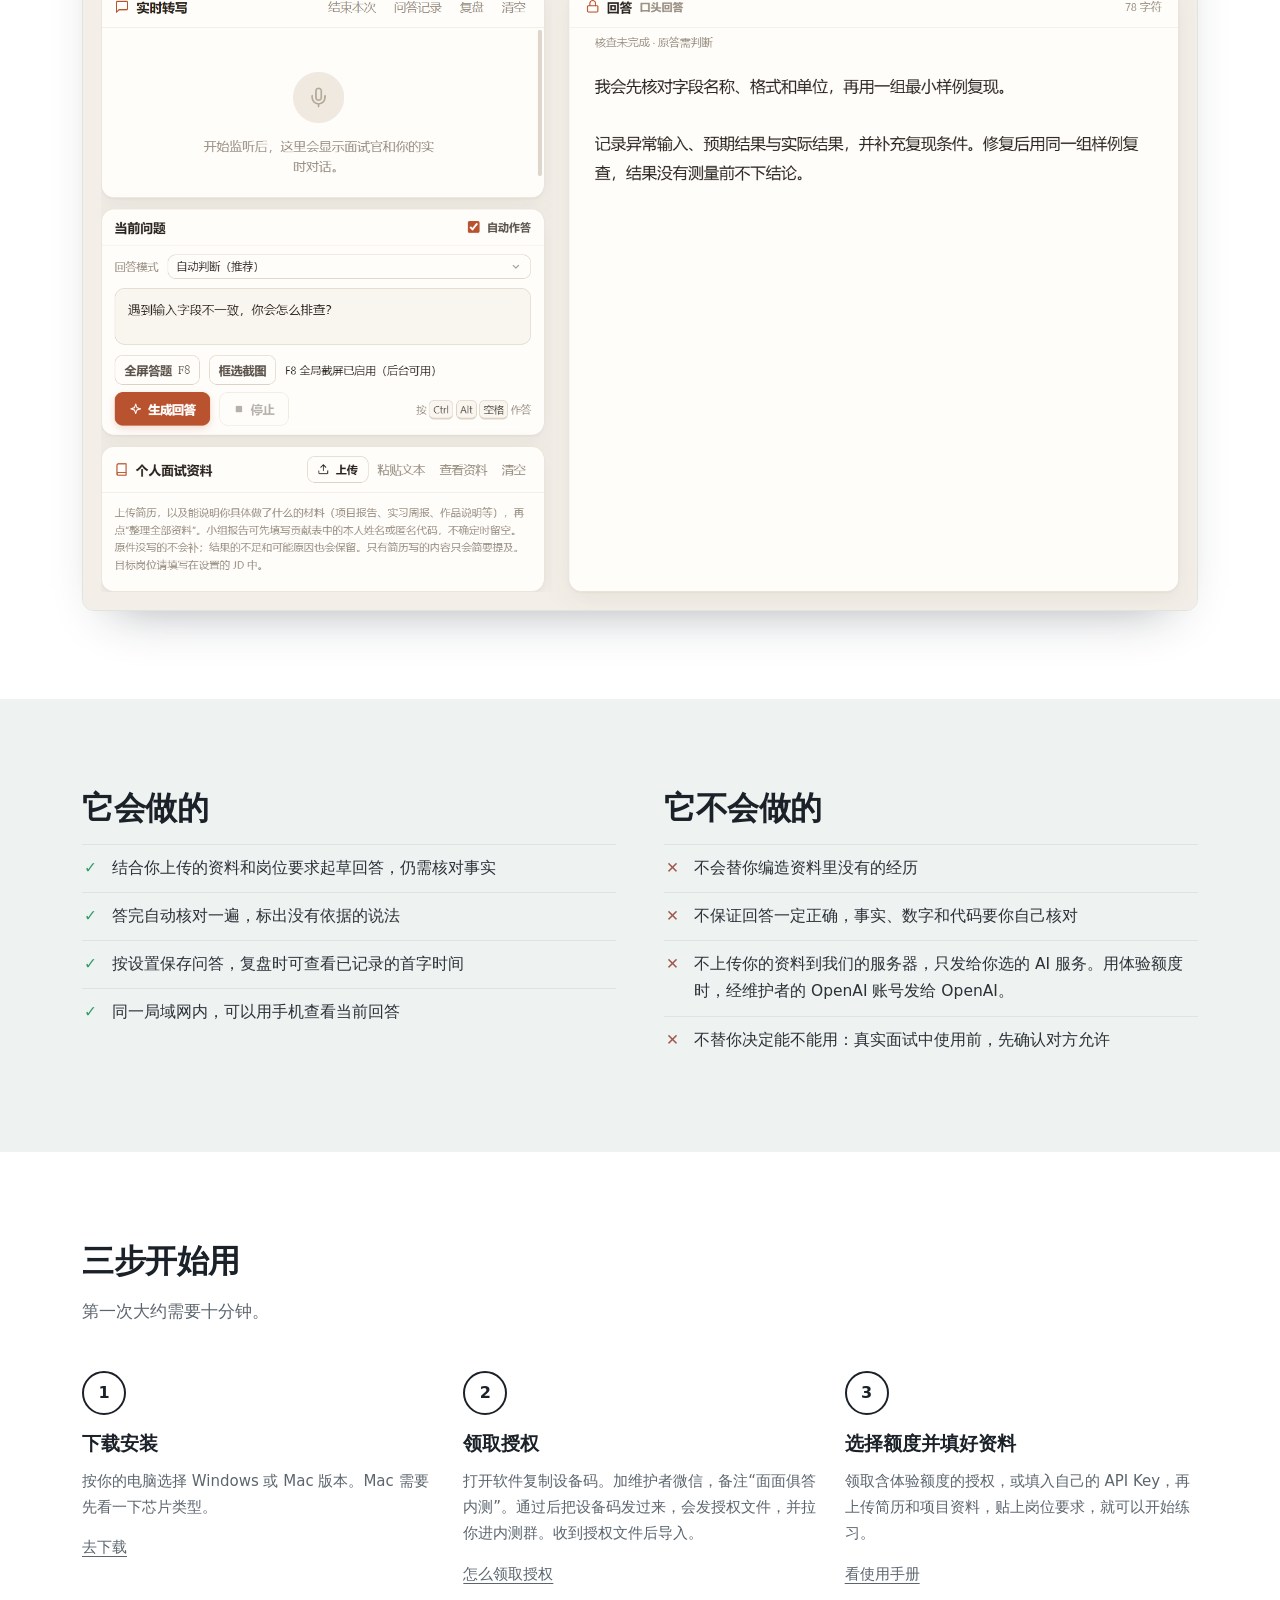
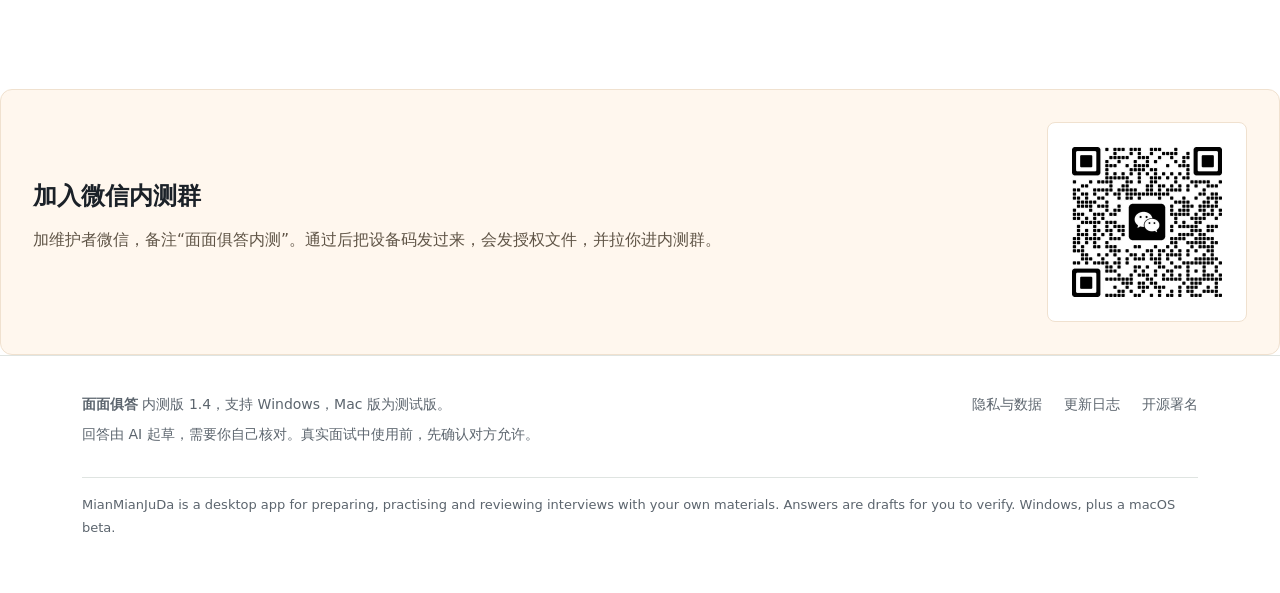
==== commit 208a55cb: "feat(site): publish looping interview stage and local clock (X179)" ====
--- a/index.html
+++ b/index.html
@@ -9,7 +9,7 @@
       content="面面俱答实时转写面试官的问题，根据你的简历和项目资料起草回答要点；支持模拟面试和复盘。Windows 与 Mac 测试版。"
     />
     <link rel="icon" href="assets/mark.svg" type="image/svg+xml" />
-    <link rel="stylesheet" href="assets/site.css?v=c9d6163baa99" />
+    <link rel="stylesheet" href="assets/site.css?v=25a9df9682be" />
     <script>
       document.documentElement.classList.add('js');
     </script>
@@ -50,31 +50,81 @@
         </div>
         <div
           class="stage"
+          data-stage
           role="img"
           aria-label="示意：视频面试中，面试官的问题被转写成字幕，右侧是根据资料起草的回答要点"
         >
-          <div class="stage-bar"><span class="live">正在转写</span><span>00:12:48</span></div>
+          <div class="stage-bar">
+            <span class="live">正在转写</span><span class="clock" data-clock></span>
+          </div>
           <div class="person">
-            <svg viewBox="0 0 24 24">
+            <span class="ring"></span><span class="ring"></span
+            ><svg viewBox="0 0 24 24">
               <circle cx="12" cy="8" r="4.2" />
               <path d="M3.5 21c0-4.6 3.8-8 8.5-8s8.5 3.4 8.5 8z" />
             </svg>
           </div>
-          <span class="person-name">面试官</span>
+          <span class="person-name"
+            >面试官<span class="voice" aria-hidden="true"><i></i><i></i><i></i><i></i></span
+          ></span>
           <p class="subtitle">
-            <small>面试官</small
-            ><span class="typed" data-typed>这个项目里你具体负责哪一块？遇到过什么困难？</span>
+            <small>面试官</small><span data-q>这个项目里你具体负责哪一块？遇到过什么困难？</span>
           </p>
           <div class="answer-card" aria-hidden="true">
-            <div class="answer-head"><strong>参考回答</strong><span>首字 2.1 秒</span></div>
-            <p class="lead-line reveal">我主要负责数据清洗和模型评估。</p>
-            <ol>
-              <li class="reveal">数据：统一了三个来源的口径，缺失值按规则补齐</li>
-              <li class="reveal">困难：两个模型差距很小，改用分时段对比才看出区别</li>
-              <li class="reveal">结果：最终选型被组里采用，写进了报告</li>
+            <div class="answer-head">
+              <strong>参考回答</strong><span class="status" data-status>首字 2.1 秒</span>
+            </div>
+            <div class="skeleton"><i></i><i></i><i></i><i></i></div>
+            <p class="lead-line">
+              <span class="mark" data-lead>我主要负责数据清洗和模型评估。</span>
+            </p>
+            <ol data-points>
+              <li><b>数据：</b>统一了三个来源的口径，缺失值按规则补齐</li>
+              <li><b>困难：</b>两个模型差距很小，改用分时段对比才看出区别</li>
+              <li><b>结果：</b>最终选型被组里采用，写进了报告</li>
             </ol>
-            <p class="answer-foot">依据：项目资料、课程报告</p>
-          </div>
+            <div class="answer-foot">
+              <span data-foot>依据：项目资料、课程报告</span
+              ><span class="dots" data-dots><i class="on"></i><i></i><i></i></span>
+            </div>
+          </div>
+          <script type="application/json" data-scenes>
+            [
+              {
+                "q": "这个项目里你具体负责哪一块？遇到过什么困难？",
+                "ttft": "首字 2.1 秒",
+                "lead": "我主要负责数据清洗和模型评估。",
+                "points": [
+                  "数据：统一了三个来源的口径，缺失值按规则补齐",
+                  "困难：两个模型差距很小，改用分时段对比才看出区别",
+                  "结果：最终选型被组里采用，写进了报告"
+                ],
+                "foot": "依据：项目资料、课程报告"
+              },
+              {
+                "q": "为什么想来我们公司做这个岗位？",
+                "ttft": "首字 1.8 秒",
+                "lead": "岗位要做的事，和我做过的最对得上。",
+                "points": [
+                  "匹配：JD 里的数据分析和报表，是我项目里做得最多的",
+                  "了解：看过贵司近期的业务方向，想参与落地",
+                  "打算：先把业务和工具吃透，再负责完整模块"
+                ],
+                "foot": "依据：岗位 JD、简历"
+              },
+              {
+                "q": "SQL 里 WHERE 和 HAVING 有什么区别？",
+                "ttft": "首字 1.6 秒",
+                "lead": "WHERE 在分组前筛行，HAVING 在分组后筛组。",
+                "points": [
+                  "顺序：WHERE → GROUP BY → HAVING",
+                  "聚合：HAVING 里能用 COUNT、SUM，WHERE 里不行",
+                  "习惯：能在 WHERE 里筛的先筛，参与分组的数据更少"
+                ],
+                "foot": "依据：技术知识"
+              }
+            ]
+          </script>
         </div>
       </section>
 
--- a/assets/site.css
+++ b/assets/site.css
@@ -369,41 +369,216 @@
   color: #8a7660;
 }
 
-/* 一次性的入场：字幕先出，回答随后逐行出现 */
+/* 舞台细节：头像光圈、声波、骨架屏、高亮、轮次圆点 */
+.person {
+  isolation: isolate;
+}
+.person .ring {
+  position: absolute;
+  inset: 0;
+  border-radius: 50%;
+  border: 2px solid var(--live);
+  opacity: 0;
+  z-index: -1;
+}
+.person-name {
+  display: flex;
+  justify-content: center;
+  align-items: center;
+  gap: 8px;
+}
+.voice {
+  display: inline-flex;
+  align-items: center;
+  gap: 2px;
+  height: 12px;
+}
+.voice i {
+  width: 2px;
+  height: 4px;
+  border-radius: 1px;
+  background: #6f7c88;
+  transition: background 0.3s;
+}
+.clock {
+  font-variant-numeric: tabular-nums;
+}
+.answer-card {
+  overflow: hidden;
+}
+.answer-card ol b {
+  font-weight: 600;
+  color: var(--ink);
+}
+.lead-line .mark {
+  background: linear-gradient(transparent 60%, rgba(239, 172, 92, 0.38) 0) no-repeat;
+  background-size: 100% 100%;
+  box-decoration-break: clone;
+  -webkit-box-decoration-break: clone;
+}
+.status {
+  display: inline-flex;
+  align-items: center;
+  gap: 6px;
+}
+.skeleton {
+  display: none;
+}
+.answer-foot {
+  display: flex;
+  justify-content: space-between;
+  align-items: center;
+  gap: 10px;
+}
+.dots {
+  display: inline-flex;
+  gap: 5px;
+}
+.dots i {
+  width: 6px;
+  height: 6px;
+  border-radius: 3px;
+  background: var(--answer-line);
+  transition:
+    width 0.3s,
+    background 0.3s;
+}
+.dots i.on {
+  width: 16px;
+  background: #d9b48c;
+}
+
+/* 循环播放：只在 site.js 给舞台加上 .is-playing 后生效；
+   无脚本或减少动态效果时是上面的静态画面 */
 @media (prefers-reduced-motion: no-preference) {
-  .js .subtitle .typed {
-    display: inline;
-  }
-  .js .answer-card {
-    animation: card-in 0.5s 1.6s both ease-out;
-  }
-  .js .answer-card .reveal {
-    animation: line-in 0.4s both ease-out;
-  }
-  .js .answer-card .reveal:nth-child(1) {
-    animation-delay: 2.1s;
-  }
-  .js .answer-card .reveal:nth-child(2) {
-    animation-delay: 2.5s;
-  }
-  .js .answer-card .reveal:nth-child(3) {
-    animation-delay: 2.9s;
-  }
-  .js .answer-card .lead-line.reveal {
-    animation-delay: 1.9s;
-  }
-  .js .answer-foot {
-    animation: line-in 0.4s 3.3s both;
-  }
-}
-@keyframes card-in {
+  .live::before {
+    animation: live-pulse 2s ease-in-out infinite;
+  }
+  .stage.is-playing .answer-card {
+    transition:
+      opacity 0.45s ease-out,
+      transform 0.45s cubic-bezier(0.2, 0.8, 0.2, 1);
+  }
+  .stage.is-playing .answer-card.is-hidden {
+    opacity: 0;
+    transform: translateY(14px) scale(0.98);
+  }
+  /* 面试官说话：光圈外扩、声波跳动 */
+  .stage.is-speaking .person .ring {
+    animation: ring-out 1.8s ease-out infinite;
+  }
+  .stage.is-speaking .person .ring + .ring {
+    animation-delay: 0.9s;
+  }
+  .stage.is-speaking .voice i {
+    background: var(--live);
+    animation: voice 0.9s ease-in-out infinite;
+  }
+  .stage.is-speaking .voice i:nth-child(2) {
+    animation-delay: -0.3s;
+  }
+  .stage.is-speaking .voice i:nth-child(3) {
+    animation-delay: -0.6s;
+  }
+  .stage.is-speaking .voice i:nth-child(4) {
+    animation-delay: -0.15s;
+  }
+  /* 起草中：骨架屏 + 转圈 */
+  .stage.is-thinking .skeleton {
+    display: grid;
+    gap: 10px;
+    padding-top: 4px;
+  }
+  .stage.is-thinking .lead-line,
+  .stage.is-thinking .answer-card ol {
+    display: none;
+  }
+  .skeleton i {
+    height: 10px;
+    border-radius: 5px;
+    background: linear-gradient(90deg, #f3e6d6 0%, #fbf3ea 50%, #f3e6d6 100%) 0 0 / 200% 100%;
+    animation: shimmer 1.2s linear infinite;
+  }
+  .skeleton i:first-child {
+    width: 70%;
+    height: 12px;
+  }
+  .skeleton i:nth-child(3) {
+    width: 88%;
+  }
+  .skeleton i:last-child {
+    width: 60%;
+  }
+  .stage.is-thinking .status::before {
+    content: '';
+    width: 10px;
+    height: 10px;
+    border-radius: 50%;
+    border: 2px solid #e2cbb0;
+    border-top-color: var(--brand);
+    animation: spin 0.8s linear infinite;
+  }
+  /* 流式输出时的光标 */
+  .stage.is-playing .is-typing::after {
+    content: '';
+    display: inline-block;
+    width: 2px;
+    height: 1em;
+    margin-left: 2px;
+    vertical-align: -0.14em;
+    background: currentColor;
+    opacity: 0.75;
+    animation: caret 0.9s steps(1) infinite;
+  }
+  .stage.is-playing .lead-line .mark {
+    transition: background-size 0.7s cubic-bezier(0.3, 0.7, 0.2, 1);
+  }
+  .stage.is-playing .lead-line .mark:not(.is-marked) {
+    background-size: 0% 100%;
+  }
+  .stage.is-playing .answer-foot > span:first-child {
+    transition: opacity 0.4s;
+  }
+  .stage.is-playing .answer-foot.is-pending > span:first-child {
+    opacity: 0;
+  }
+}
+@keyframes live-pulse {
+  50% {
+    box-shadow: 0 0 0 7px rgba(47, 158, 107, 0);
+  }
+}
+@keyframes ring-out {
   from {
+    opacity: 0.7;
+    transform: scale(1);
+  }
+  to {
     opacity: 0;
-    transform: translateY(12px);
-  }
-}
-@keyframes line-in {
-  from {
+    transform: scale(1.28);
+  }
+}
+@keyframes voice {
+  0%,
+  100% {
+    height: 3px;
+  }
+  50% {
+    height: 12px;
+  }
+}
+@keyframes shimmer {
+  to {
+    background-position: -200% 0;
+  }
+}
+@keyframes spin {
+  to {
+    transform: rotate(360deg);
+  }
+}
+@keyframes caret {
+  50% {
     opacity: 0;
   }
 }
@@ -912,6 +1087,7 @@
   }
   .stage {
     aspect-ratio: auto;
+    min-height: 516px;
     display: flex;
     flex-direction: column;
     gap: 12px;
@@ -920,6 +1096,9 @@
   .stage > * {
     position: static;
   }
+  .stage > .person {
+    position: relative;
+  }
   .stage-bar {
     position: absolute;
   }
@@ -937,6 +1116,7 @@
   }
   .answer-card {
     width: auto;
+    min-height: 232px;
   }
   .answer-card ol li:nth-child(3) {
     display: none;
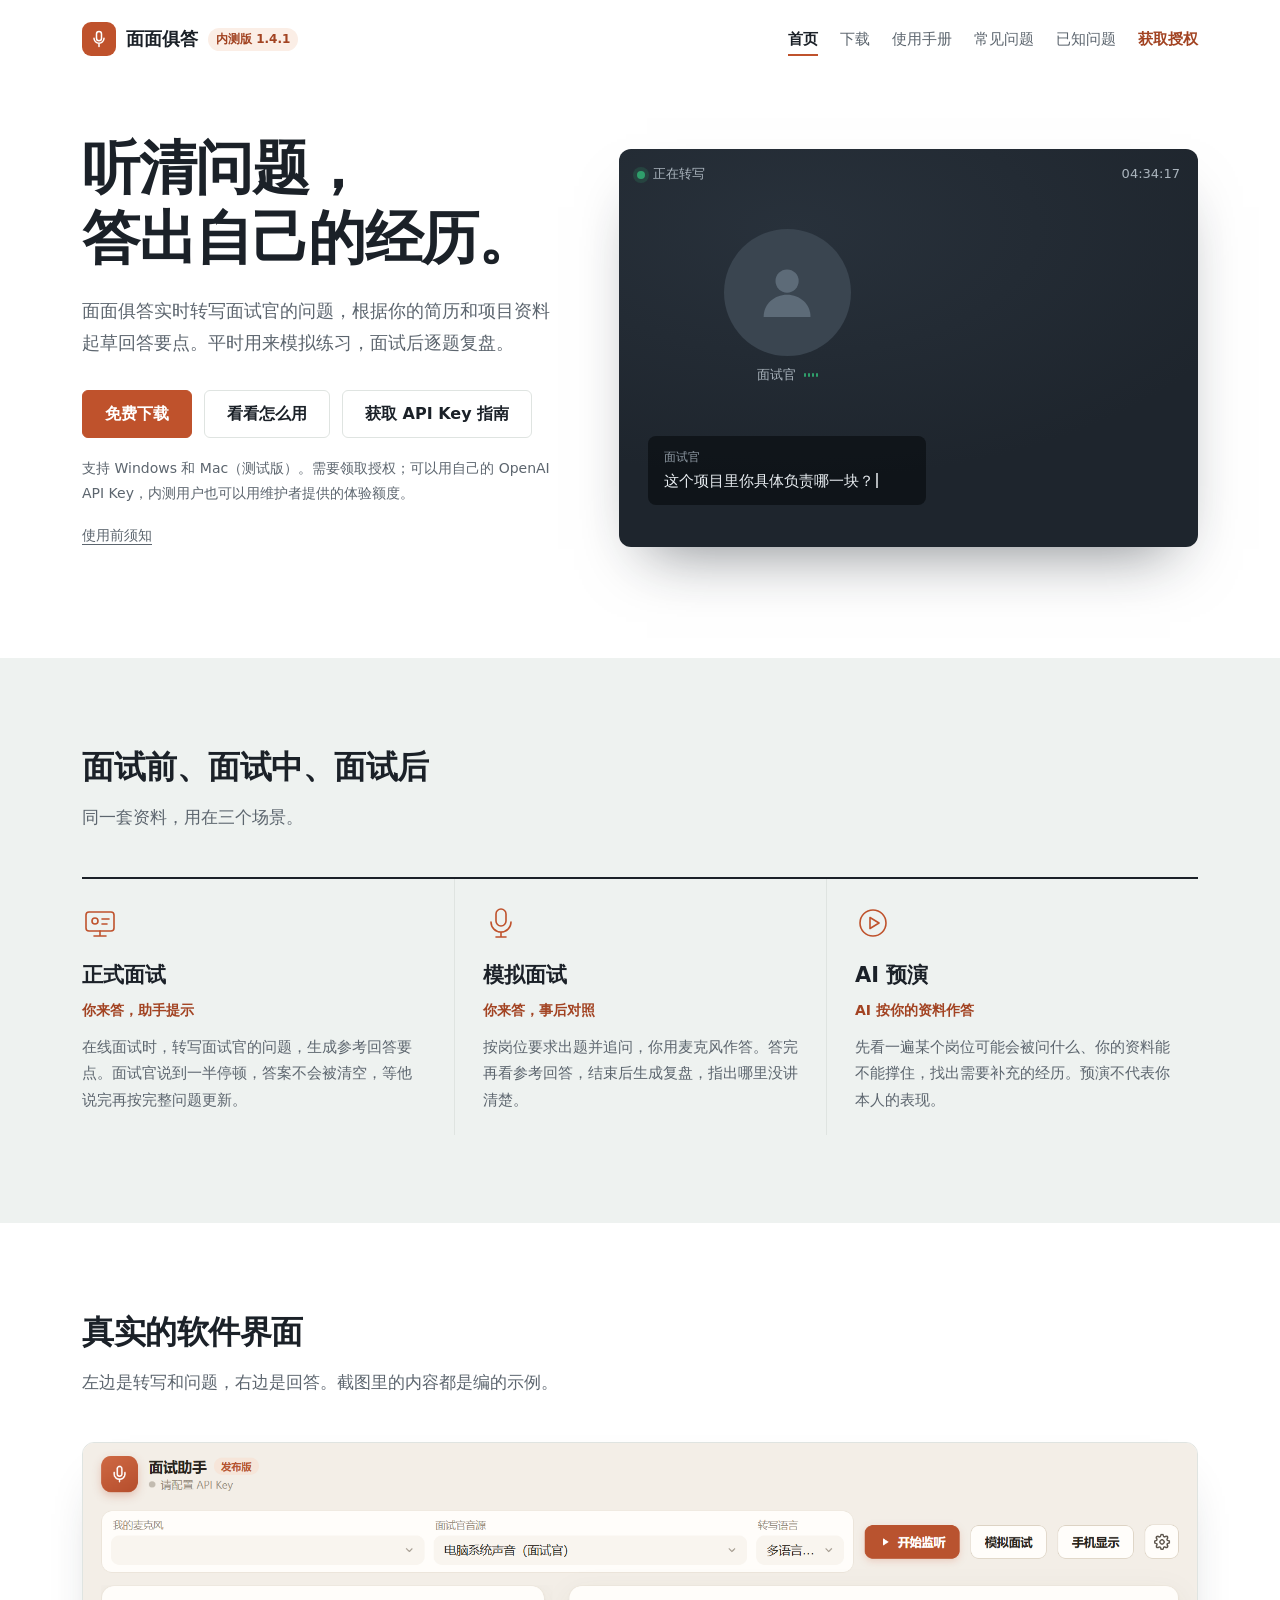
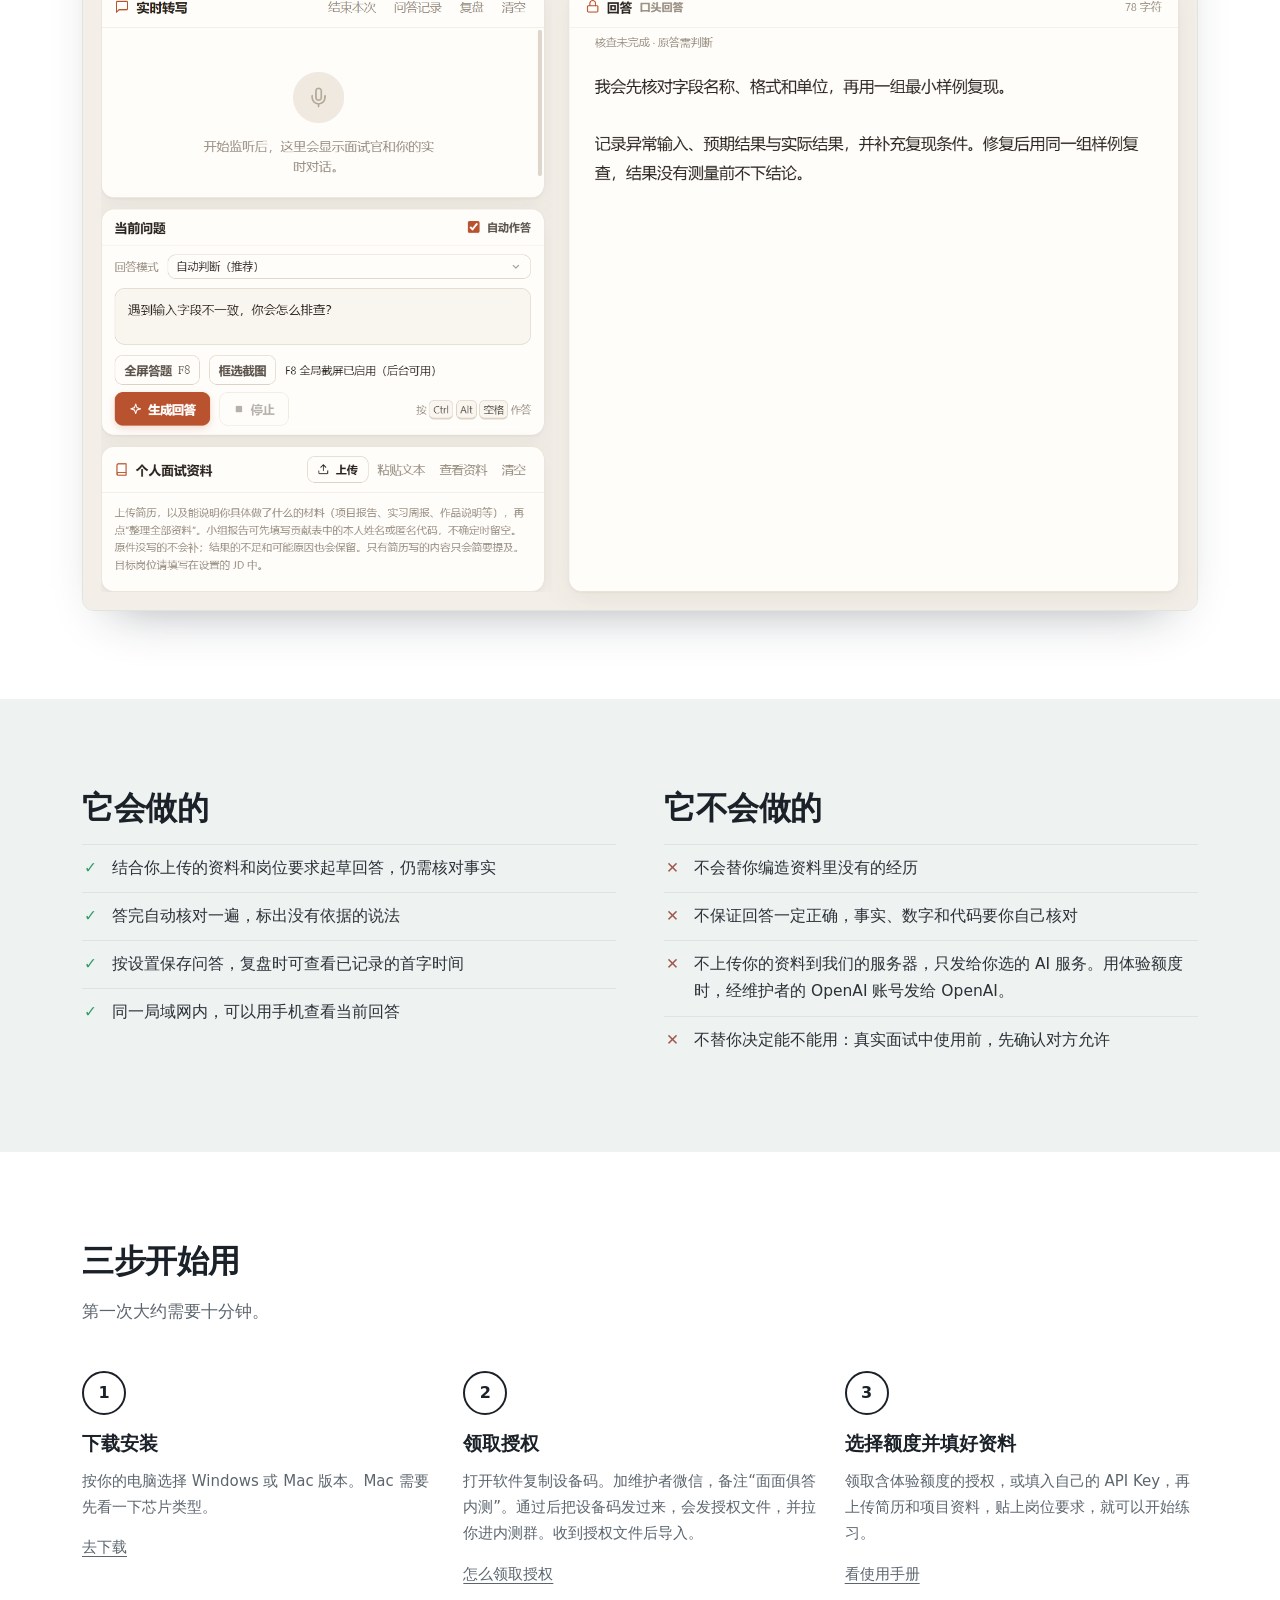
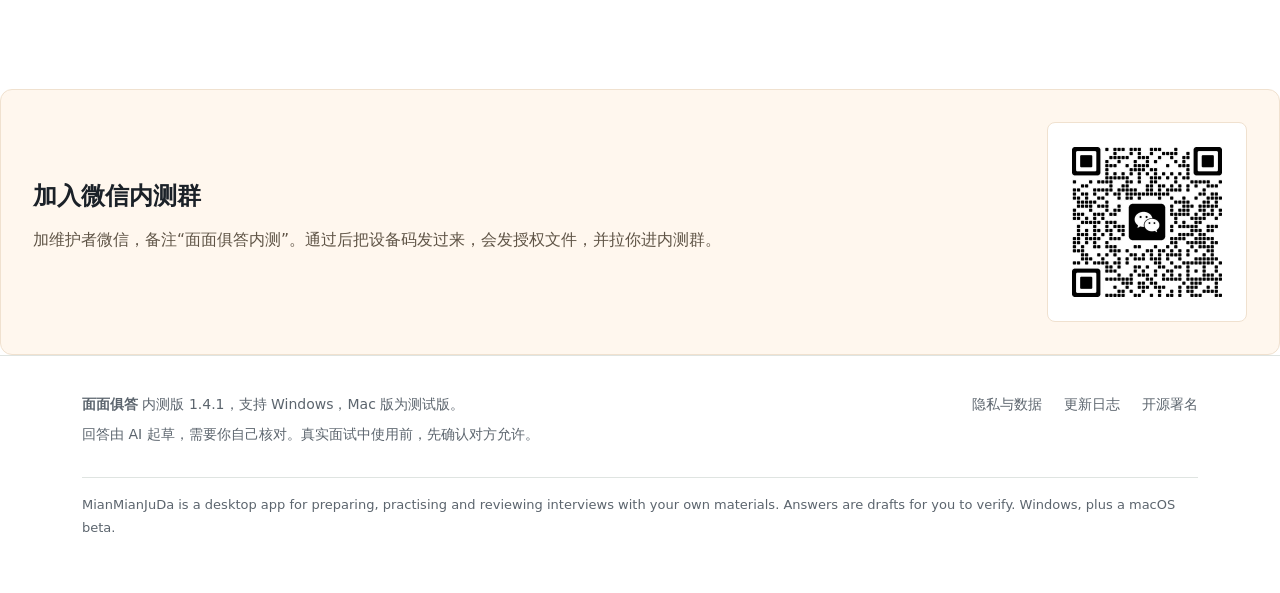
==== commit fc22b56c: "release: Beta 1.4.1 with diagnostics and updated manual" ====
--- a/index.html
+++ b/index.html
@@ -22,7 +22,7 @@
           ><svg viewBox="0 0 24 24" aria-hidden="true">
             <rect x="9" y="3" width="6" height="11" rx="3" />
             <path d="M6 11a6 6 0 0 0 12 0M12 17v4" /></svg></span
-        >面面俱答<span class="brand-tag">内测版 1.4</span></a
+        >面面俱答<span class="brand-tag">内测版 1.4.1</span></a
       >
       <nav class="site-nav" aria-label="主导航">
         <a href="index.html" aria-current="page">首页</a><a href="download.html">下载</a
@@ -265,7 +265,7 @@
     <footer class="site-footer">
       <div class="footer-inner">
         <div>
-          <p><strong>面面俱答</strong> 内测版 1.4，支持 Windows，Mac 版为测试版。</p>
+          <p><strong>面面俱答</strong> 内测版 1.4.1，支持 Windows，Mac 版为测试版。</p>
           <p>回答由 AI 起草，需要你自己核对。真实面试中使用前，先确认对方允许。</p>
         </div>
         <div class="footer-links">
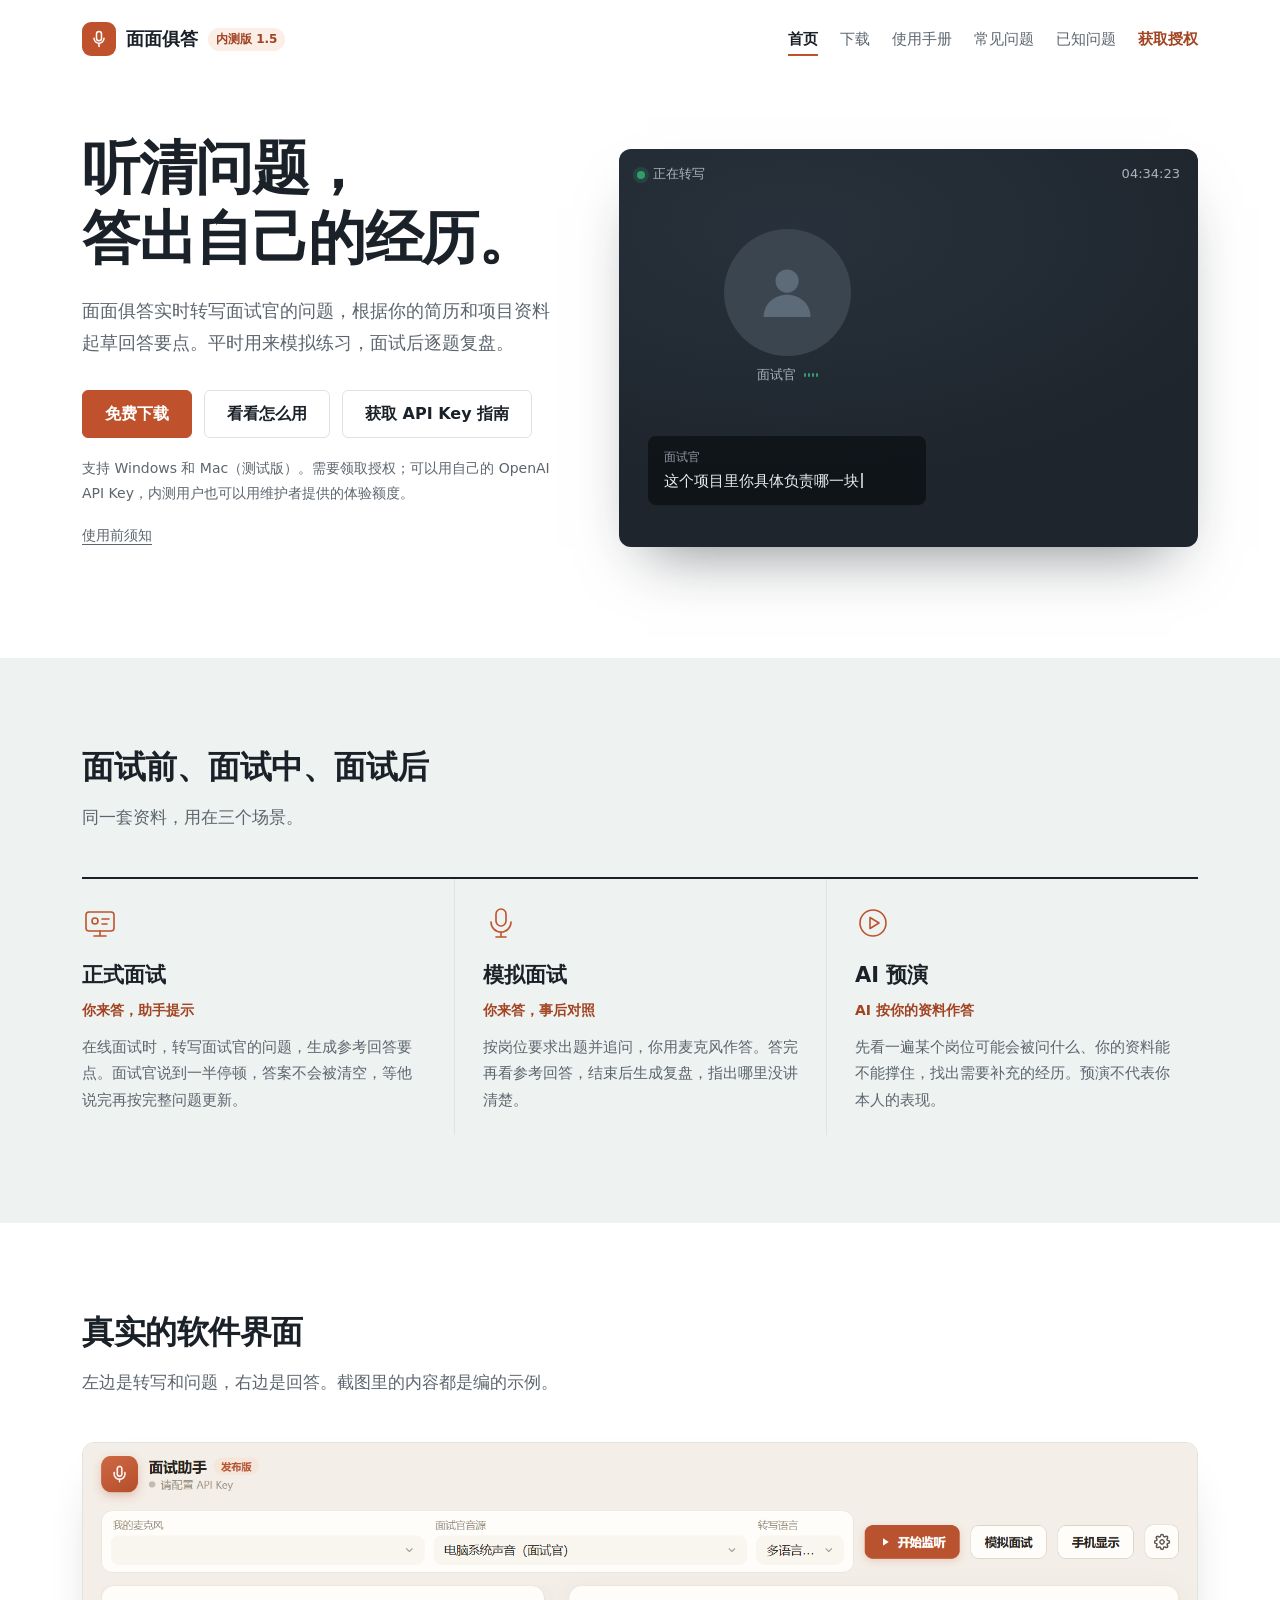
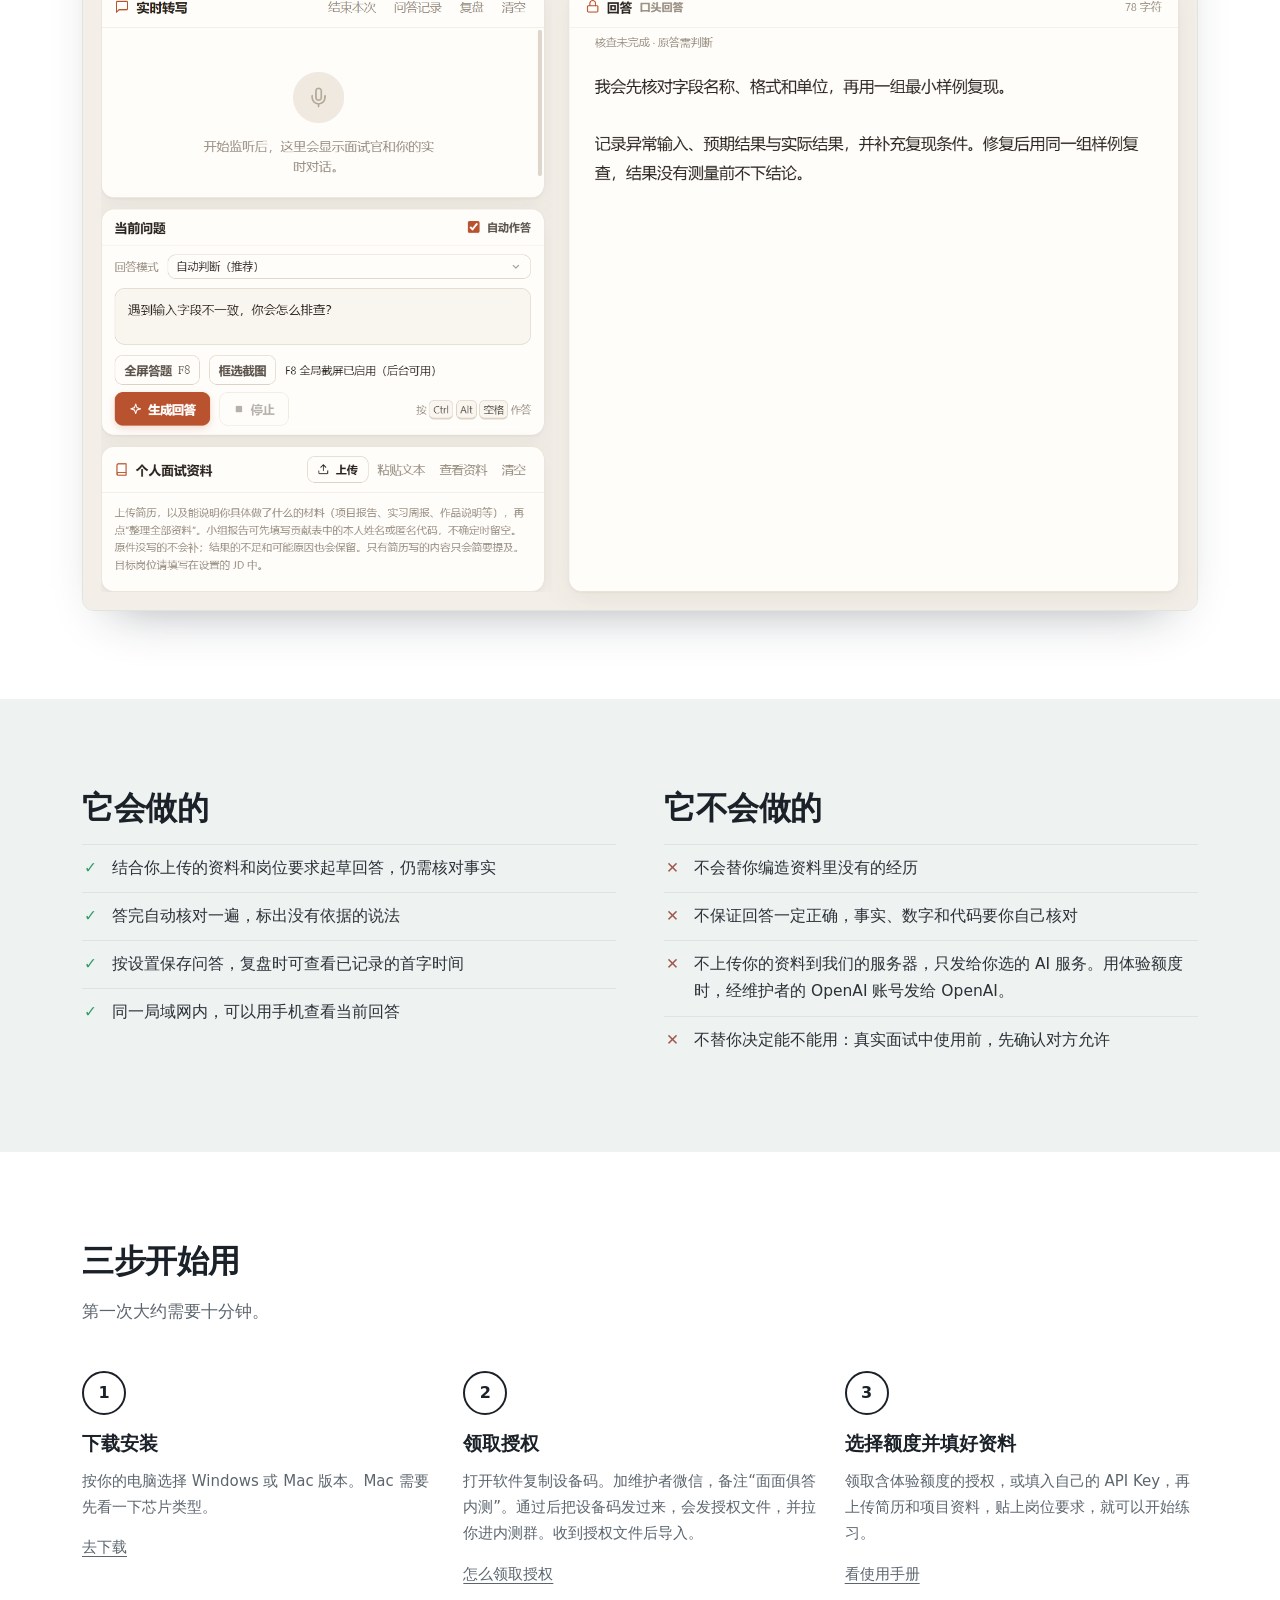
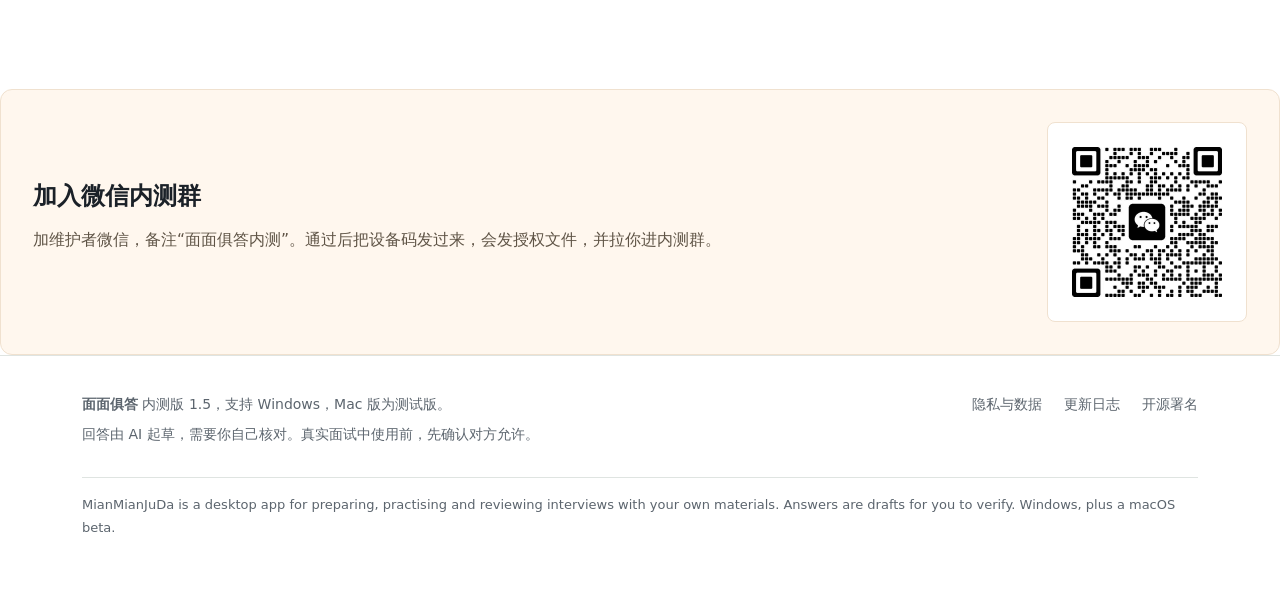
==== commit 3126fe2a: "release: Beta 1.5 with question bank and configurable data locations" ====
--- a/index.html
+++ b/index.html
@@ -22,7 +22,7 @@
           ><svg viewBox="0 0 24 24" aria-hidden="true">
             <rect x="9" y="3" width="6" height="11" rx="3" />
             <path d="M6 11a6 6 0 0 0 12 0M12 17v4" /></svg></span
-        >面面俱答<span class="brand-tag">内测版 1.4.1</span></a
+        >面面俱答<span class="brand-tag">内测版 1.5</span></a
       >
       <nav class="site-nav" aria-label="主导航">
         <a href="index.html" aria-current="page">首页</a><a href="download.html">下载</a
@@ -265,7 +265,7 @@
     <footer class="site-footer">
       <div class="footer-inner">
         <div>
-          <p><strong>面面俱答</strong> 内测版 1.4.1，支持 Windows，Mac 版为测试版。</p>
+          <p><strong>面面俱答</strong> 内测版 1.5，支持 Windows，Mac 版为测试版。</p>
           <p>回答由 AI 起草，需要你自己核对。真实面试中使用前，先确认对方允许。</p>
         </div>
         <div class="footer-links">
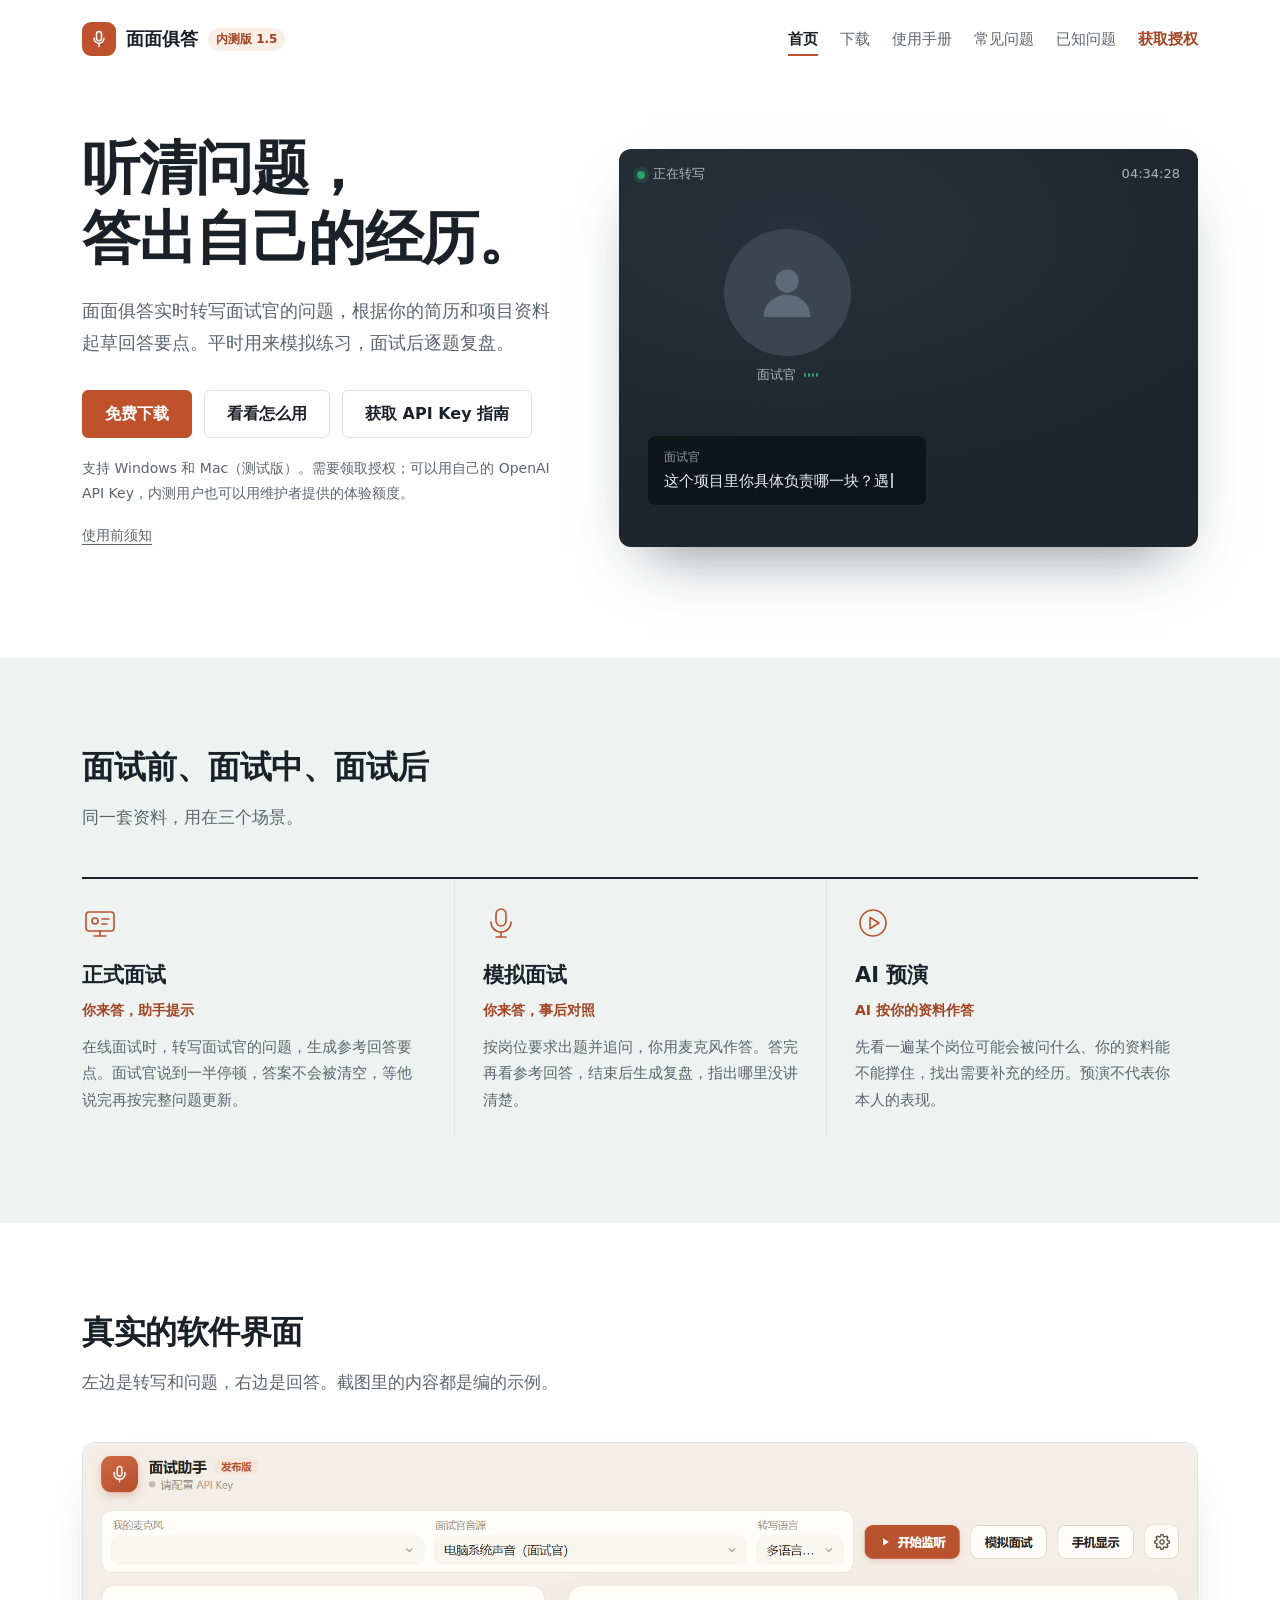
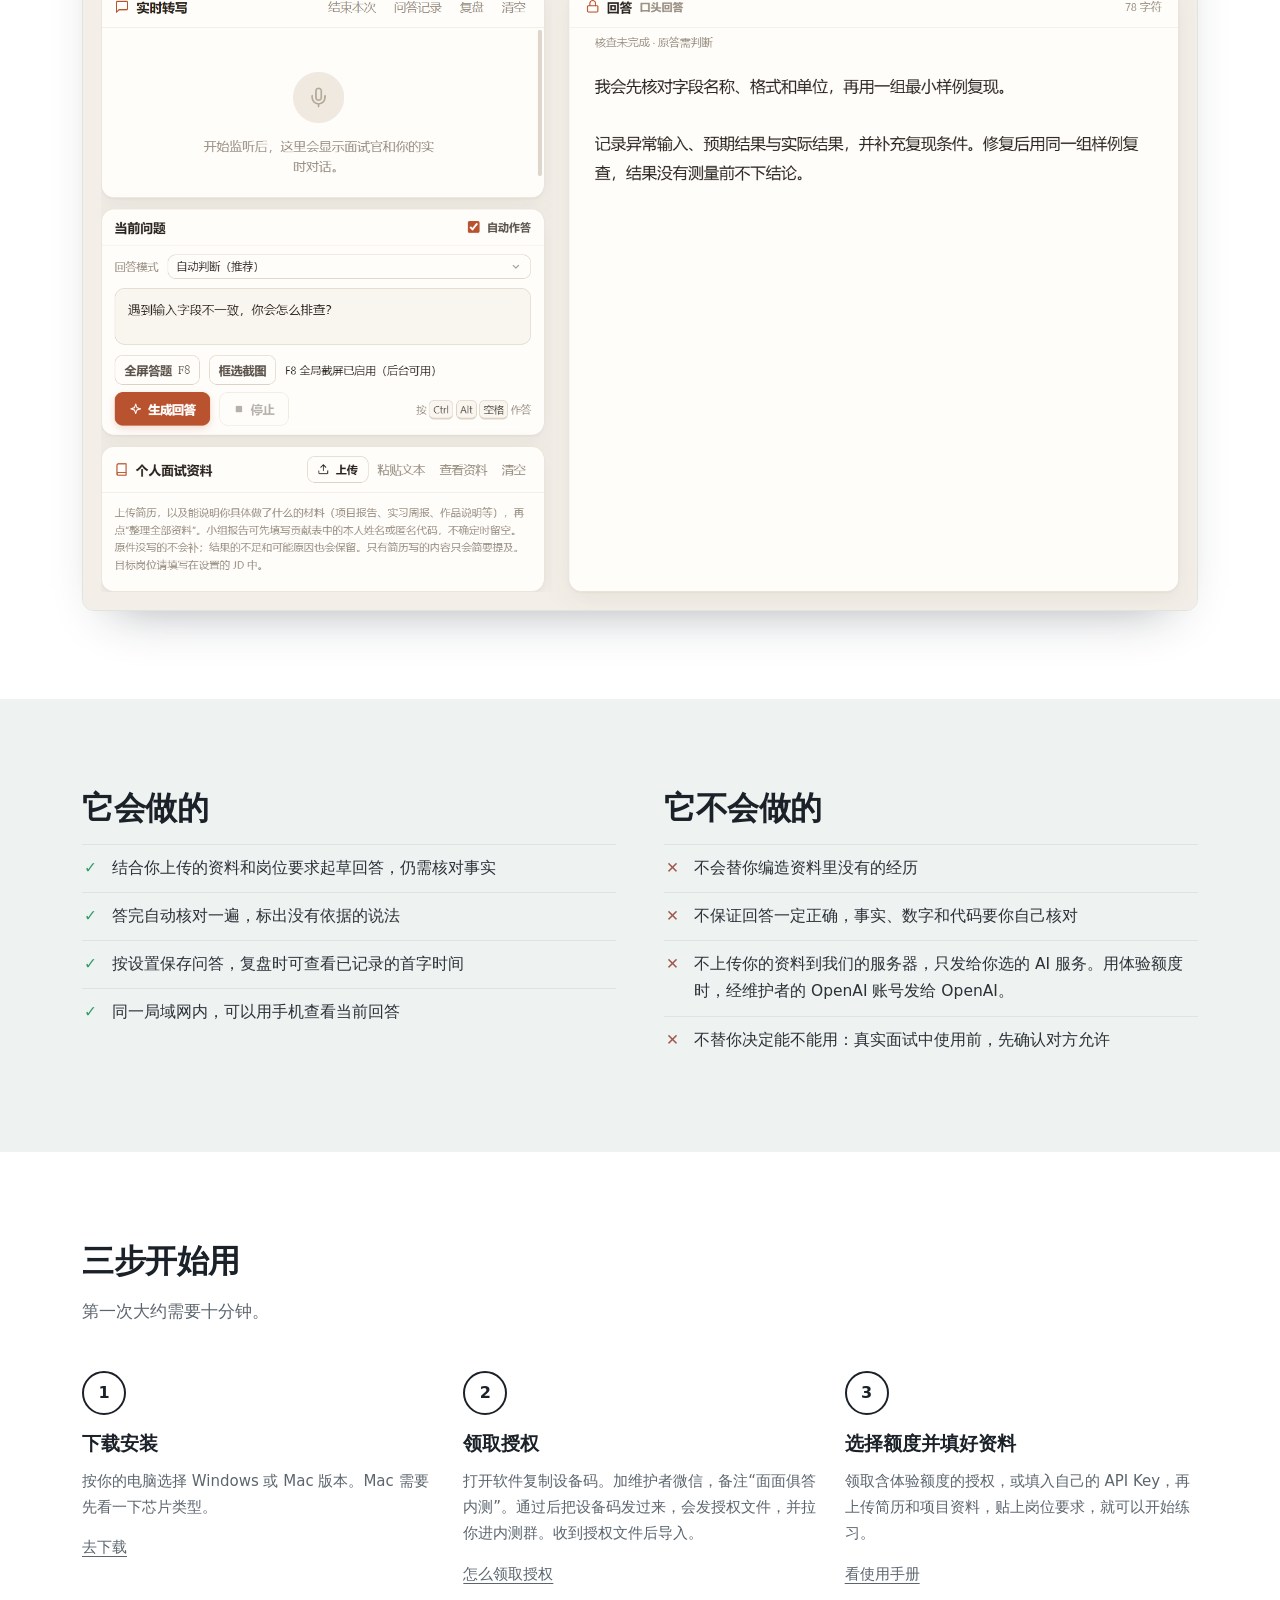
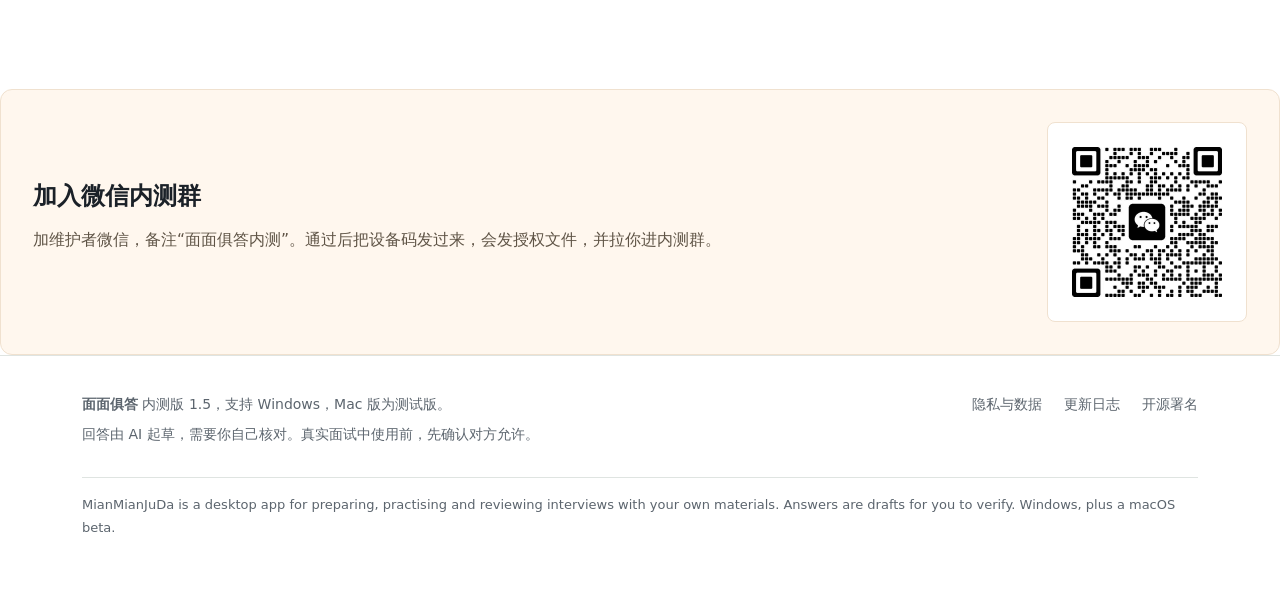
==== commit 5c6da3c0: "fix(site): clarify answer start timing (X184)" ====
--- a/index.html
+++ b/index.html
@@ -72,7 +72,7 @@
           </p>
           <div class="answer-card" aria-hidden="true">
             <div class="answer-head">
-              <strong>参考回答</strong><span class="status" data-status>首字 2.1 秒</span>
+              <strong>参考回答</strong><span class="status" data-status>2.1 秒开始作答</span>
             </div>
             <div class="skeleton"><i></i><i></i><i></i><i></i></div>
             <p class="lead-line">
@@ -92,7 +92,7 @@
             [
               {
                 "q": "这个项目里你具体负责哪一块？遇到过什么困难？",
-                "ttft": "首字 2.1 秒",
+                "ttft": "2.1 秒开始作答",
                 "lead": "我主要负责数据清洗和模型评估。",
                 "points": [
                   "数据：统一了三个来源的口径，缺失值按规则补齐",
@@ -103,7 +103,7 @@
               },
               {
                 "q": "为什么想来我们公司做这个岗位？",
-                "ttft": "首字 1.8 秒",
+                "ttft": "1.8 秒开始作答",
                 "lead": "岗位要做的事，和我做过的最对得上。",
                 "points": [
                   "匹配：JD 里的数据分析和报表，是我项目里做得最多的",
@@ -114,7 +114,7 @@
               },
               {
                 "q": "SQL 里 WHERE 和 HAVING 有什么区别？",
-                "ttft": "首字 1.6 秒",
+                "ttft": "1.6 秒开始作答",
                 "lead": "WHERE 在分组前筛行，HAVING 在分组后筛组。",
                 "points": [
                   "顺序：WHERE → GROUP BY → HAVING",
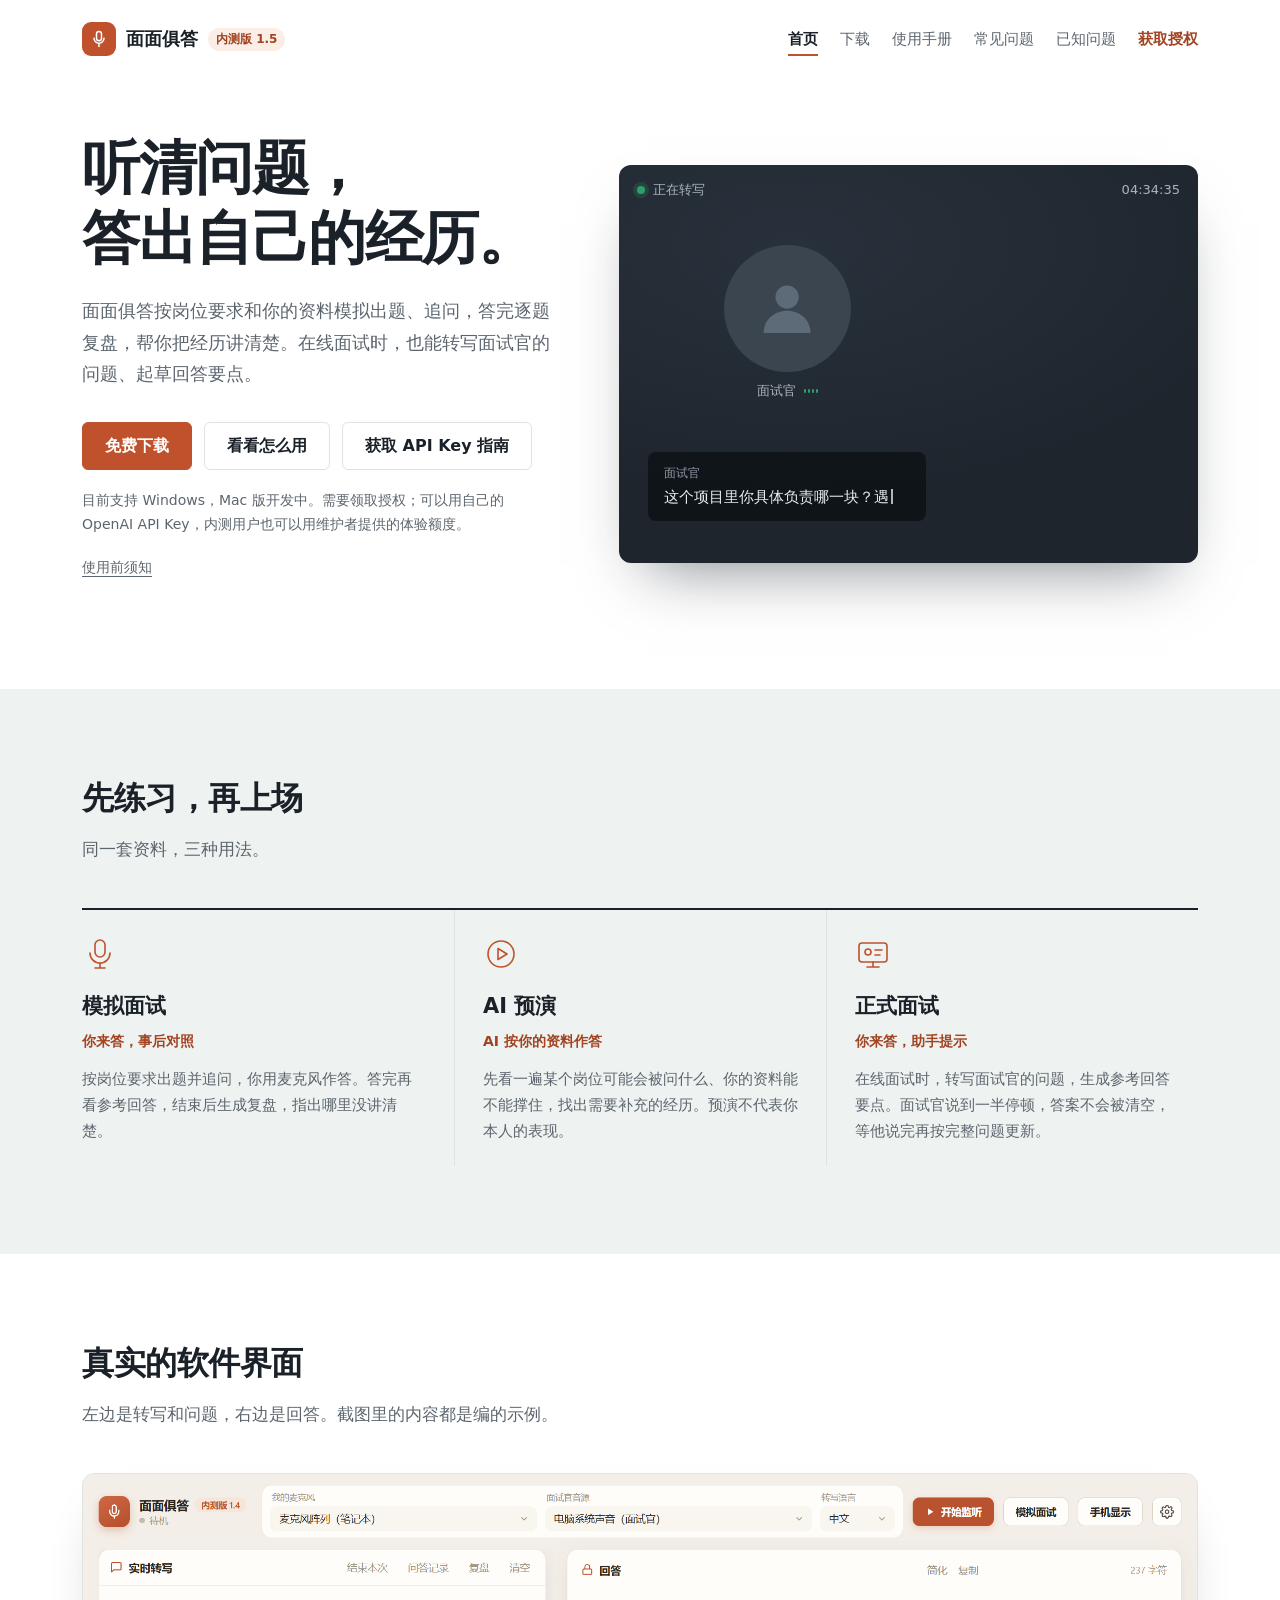
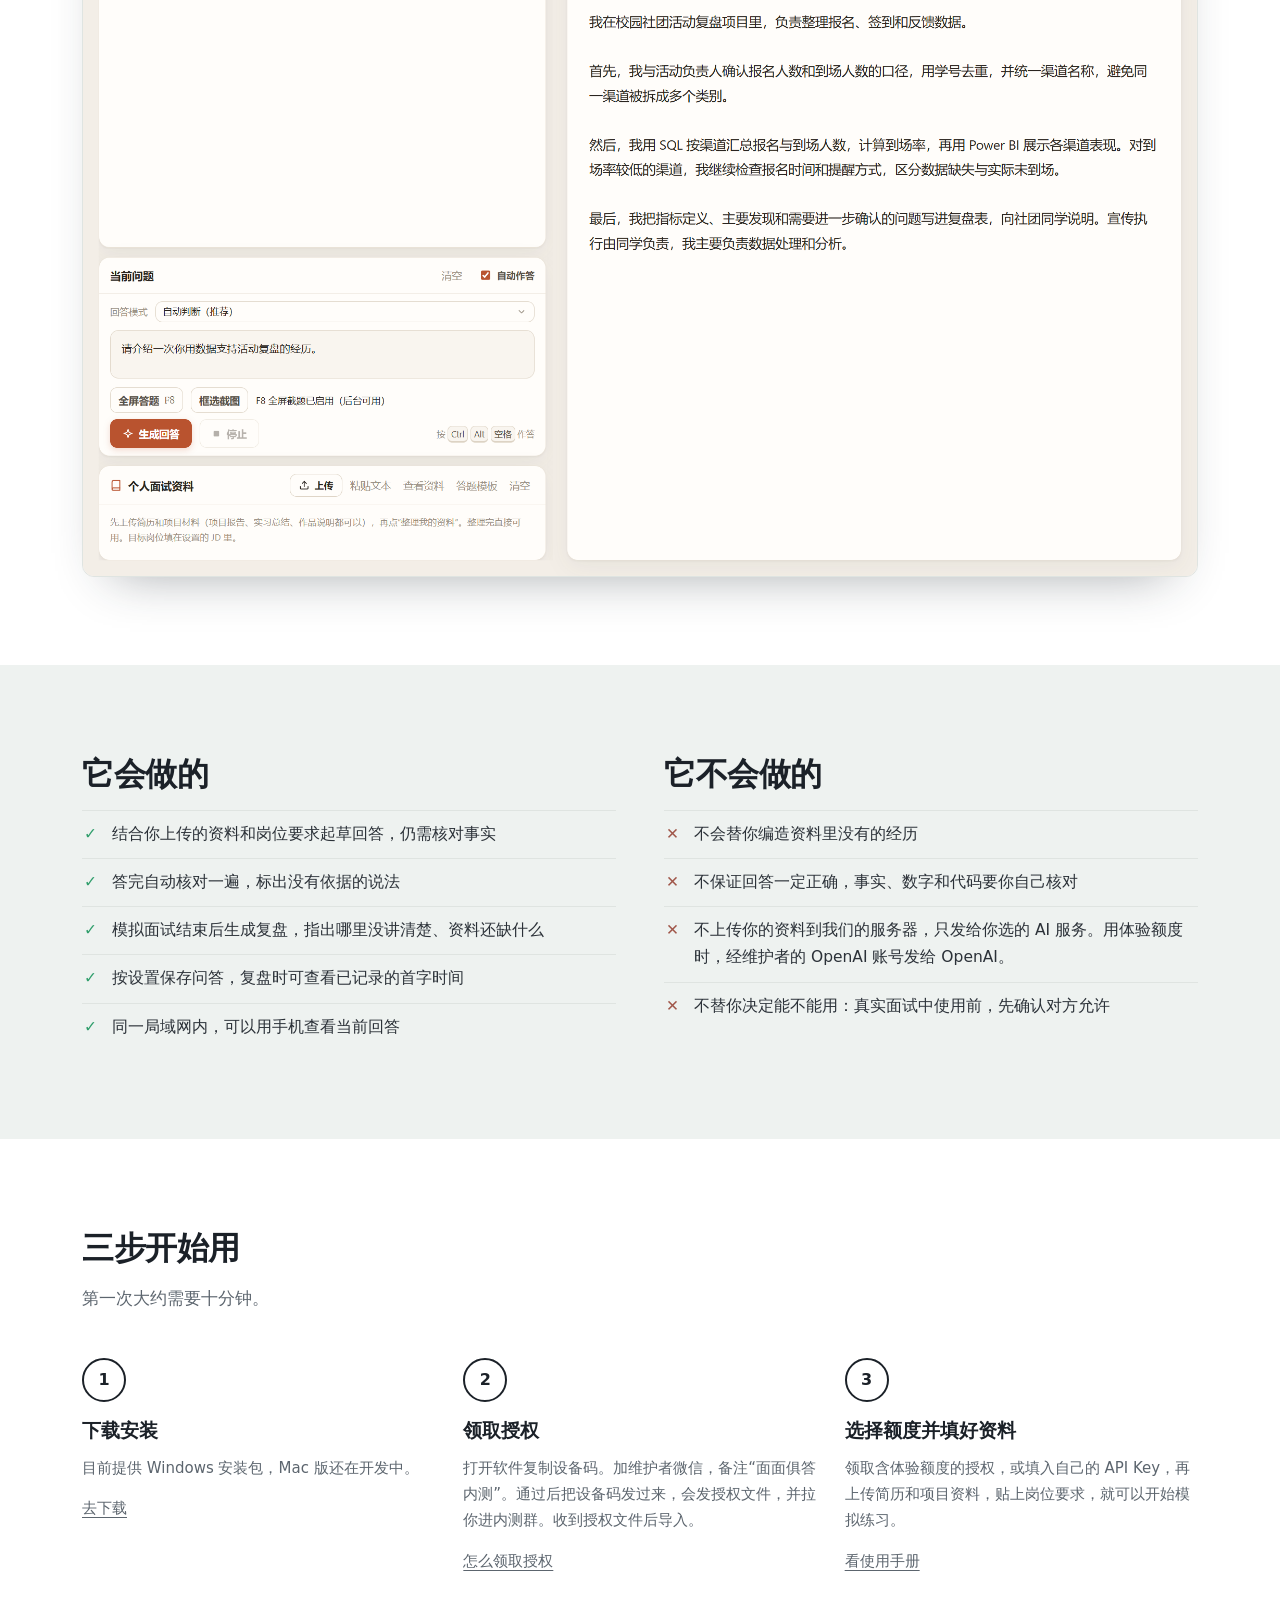
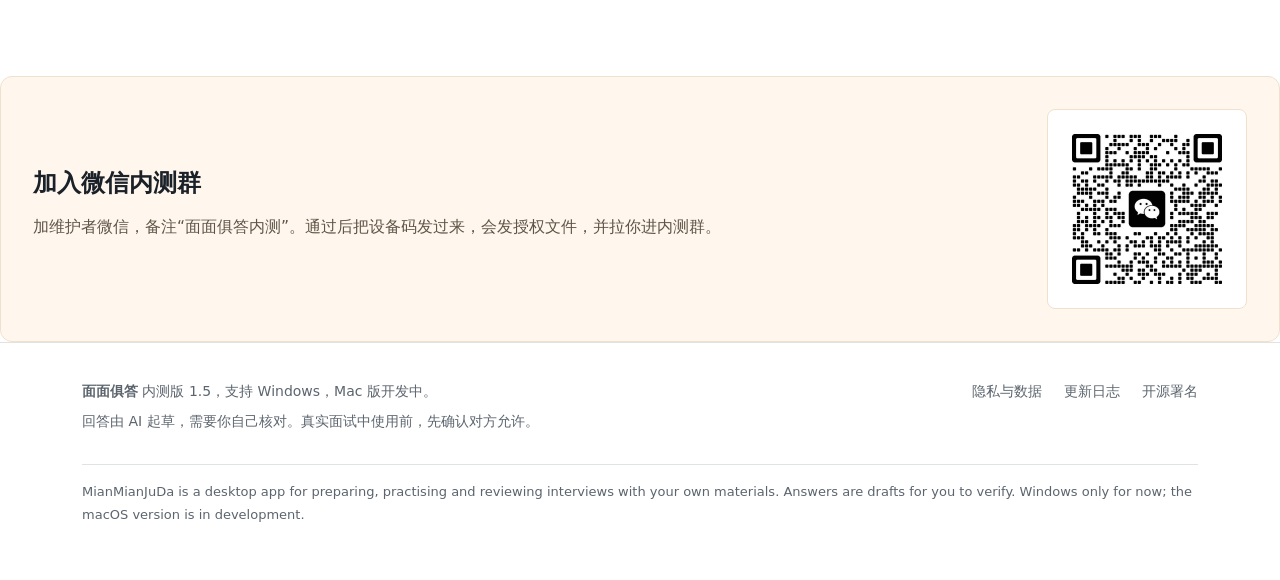
==== commit 3c50681f: "site: put practice first, mark Mac as in development, update app screenshot Co-Authored-By: Claude O" ====
--- a/index.html
+++ b/index.html
@@ -6,7 +6,7 @@
     <title>面面俱答：用自己的资料准备、练习和复盘面试</title>
     <meta
       name="description"
-      content="面面俱答实时转写面试官的问题，根据你的简历和项目资料起草回答要点；支持模拟面试和复盘。Windows 与 Mac 测试版。"
+      content="面面俱答用你的简历和项目资料模拟面试、逐题复盘；在线面试时也能转写面试官的问题、起草回答要点。支持 Windows，Mac 版开发中。"
     />
     <link rel="icon" href="assets/mark.svg" type="image/svg+xml" />
     <link rel="stylesheet" href="assets/site.css?v=25a9df9682be" />
@@ -35,7 +35,7 @@
         <div>
           <h1>听清问题，<br />答出自己的经历。</h1>
           <p class="hero-lede">
-            面面俱答实时转写面试官的问题，根据你的简历和项目资料起草回答要点。平时用来模拟练习，面试后逐题复盘。
+            面面俱答按岗位要求和你的资料模拟出题、追问，答完逐题复盘，帮你把经历讲清楚。在线面试时，也能转写面试官的问题、起草回答要点。
           </p>
           <div class="btn-row">
             <a class="btn btn-primary" href="download.html">免费下载</a>
@@ -43,7 +43,7 @@
             ><a class="btn" href="api-key.html">获取 API Key 指南</a>
           </div>
           <p class="hero-note">
-            支持 Windows 和 Mac（测试版）。需要领取授权；可以用自己的 OpenAI API
+            目前支持 Windows，Mac 版开发中。需要领取授权；可以用自己的 OpenAI API
             Key，内测用户也可以用维护者提供的体验额度。
           </p>
           <p class="hero-note"><a href="download.html#before-use">使用前须知</a></p>
@@ -130,9 +130,35 @@
 
       <section class="band band-tint">
         <div class="wrap">
-          <h2 class="section-title">面试前、面试中、面试后</h2>
-          <p class="section-lede">同一套资料，用在三个场景。</p>
+          <h2 class="section-title">先练习，再上场</h2>
+          <p class="section-lede">同一套资料，三种用法。</p>
           <div class="modes">
+            <article class="mode">
+              <div class="mode-icon">
+                <svg viewBox="0 0 36 36" aria-hidden="true">
+                  <rect x="13" y="4" width="10" height="17" rx="5" />
+                  <path d="M8 17a10 10 0 0 0 20 0M18 27v5M13 32h10" />
+                </svg>
+              </div>
+              <h3>模拟面试</h3>
+              <p class="who">你来答，事后对照</p>
+              <p>
+                按岗位要求出题并追问，你用麦克风作答。答完再看参考回答，结束后生成复盘，指出哪里没讲清楚。
+              </p>
+            </article>
+            <article class="mode">
+              <div class="mode-icon">
+                <svg viewBox="0 0 36 36" aria-hidden="true">
+                  <circle cx="18" cy="18" r="13" />
+                  <path d="M15 12.5l9 5.5-9 5.5z" />
+                </svg>
+              </div>
+              <h3>AI 预演</h3>
+              <p class="who">AI 按你的资料作答</p>
+              <p>
+                先看一遍某个岗位可能会被问什么、你的资料能不能撑住，找出需要补充的经历。预演不代表你本人的表现。
+              </p>
+            </article>
             <article class="mode">
               <div class="mode-icon">
                 <svg viewBox="0 0 36 36" aria-hidden="true">
@@ -148,32 +174,6 @@
                 在线面试时，转写面试官的问题，生成参考回答要点。面试官说到一半停顿，答案不会被清空，等他说完再按完整问题更新。
               </p>
             </article>
-            <article class="mode">
-              <div class="mode-icon">
-                <svg viewBox="0 0 36 36" aria-hidden="true">
-                  <rect x="13" y="4" width="10" height="17" rx="5" />
-                  <path d="M8 17a10 10 0 0 0 20 0M18 27v5M13 32h10" />
-                </svg>
-              </div>
-              <h3>模拟面试</h3>
-              <p class="who">你来答，事后对照</p>
-              <p>
-                按岗位要求出题并追问，你用麦克风作答。答完再看参考回答，结束后生成复盘，指出哪里没讲清楚。
-              </p>
-            </article>
-            <article class="mode">
-              <div class="mode-icon">
-                <svg viewBox="0 0 36 36" aria-hidden="true">
-                  <circle cx="18" cy="18" r="13" />
-                  <path d="M15 12.5l9 5.5-9 5.5z" />
-                </svg>
-              </div>
-              <h3>AI 预演</h3>
-              <p class="who">AI 按你的资料作答</p>
-              <p>
-                先看一遍某个岗位可能会被问什么、你的资料能不能撑住，找出需要补充的经历。预演不代表你本人的表现。
-              </p>
-            </article>
           </div>
         </div>
       </section>
@@ -185,8 +185,8 @@
           <img
             class="shot"
             src="assets/app.png"
-            width="1830"
-            height="1260"
+            width="2139"
+            height="1347"
             loading="lazy"
             alt="面面俱答主界面：左侧实时转写和当前问题，右侧参考回答"
           />
@@ -200,6 +200,7 @@
             <ul class="checklist yes">
               <li>结合你上传的资料和岗位要求起草回答，仍需核对事实</li>
               <li>答完自动核对一遍，标出没有依据的说法</li>
+              <li>模拟面试结束后生成复盘，指出哪里没讲清楚、资料还缺什么</li>
               <li>按设置保存问答，复盘时可查看已记录的首字时间</li>
               <li>同一局域网内，可以用手机查看当前回答</li>
             </ul>
@@ -226,7 +227,7 @@
           <ol class="steps">
             <li>
               <h3>下载安装</h3>
-              <p>按你的电脑选择 Windows 或 Mac 版本。Mac 需要先看一下芯片类型。</p>
+              <p>目前提供 Windows 安装包，Mac 版还在开发中。</p>
               <p><a href="download.html">去下载</a></p>
             </li>
             <li>
@@ -240,7 +241,7 @@
               <h3>选择额度并填好资料</h3>
               <p>
                 领取含体验额度的授权，或填入自己的 API
-                Key，再上传简历和项目资料，贴上岗位要求，就可以开始练习。
+                Key，再上传简历和项目资料，贴上岗位要求，就可以开始模拟练习。
               </p>
               <p><a href="manual.html">看使用手册</a></p>
             </li>
@@ -265,7 +266,7 @@
     <footer class="site-footer">
       <div class="footer-inner">
         <div>
-          <p><strong>面面俱答</strong> 内测版 1.5，支持 Windows，Mac 版为测试版。</p>
+          <p><strong>面面俱答</strong> 内测版 1.5，支持 Windows，Mac 版开发中。</p>
           <p>回答由 AI 起草，需要你自己核对。真实面试中使用前，先确认对方允许。</p>
         </div>
         <div class="footer-links">
@@ -274,7 +275,8 @@
         </div>
         <p class="footer-en" lang="en">
           MianMianJuDa is a desktop app for preparing, practising and reviewing interviews with your
-          own materials. Answers are drafts for you to verify. Windows, plus a macOS beta.
+          own materials. Answers are drafts for you to verify. Windows only for now; the macOS
+          version is in development.
         </p>
       </div>
     </footer>
